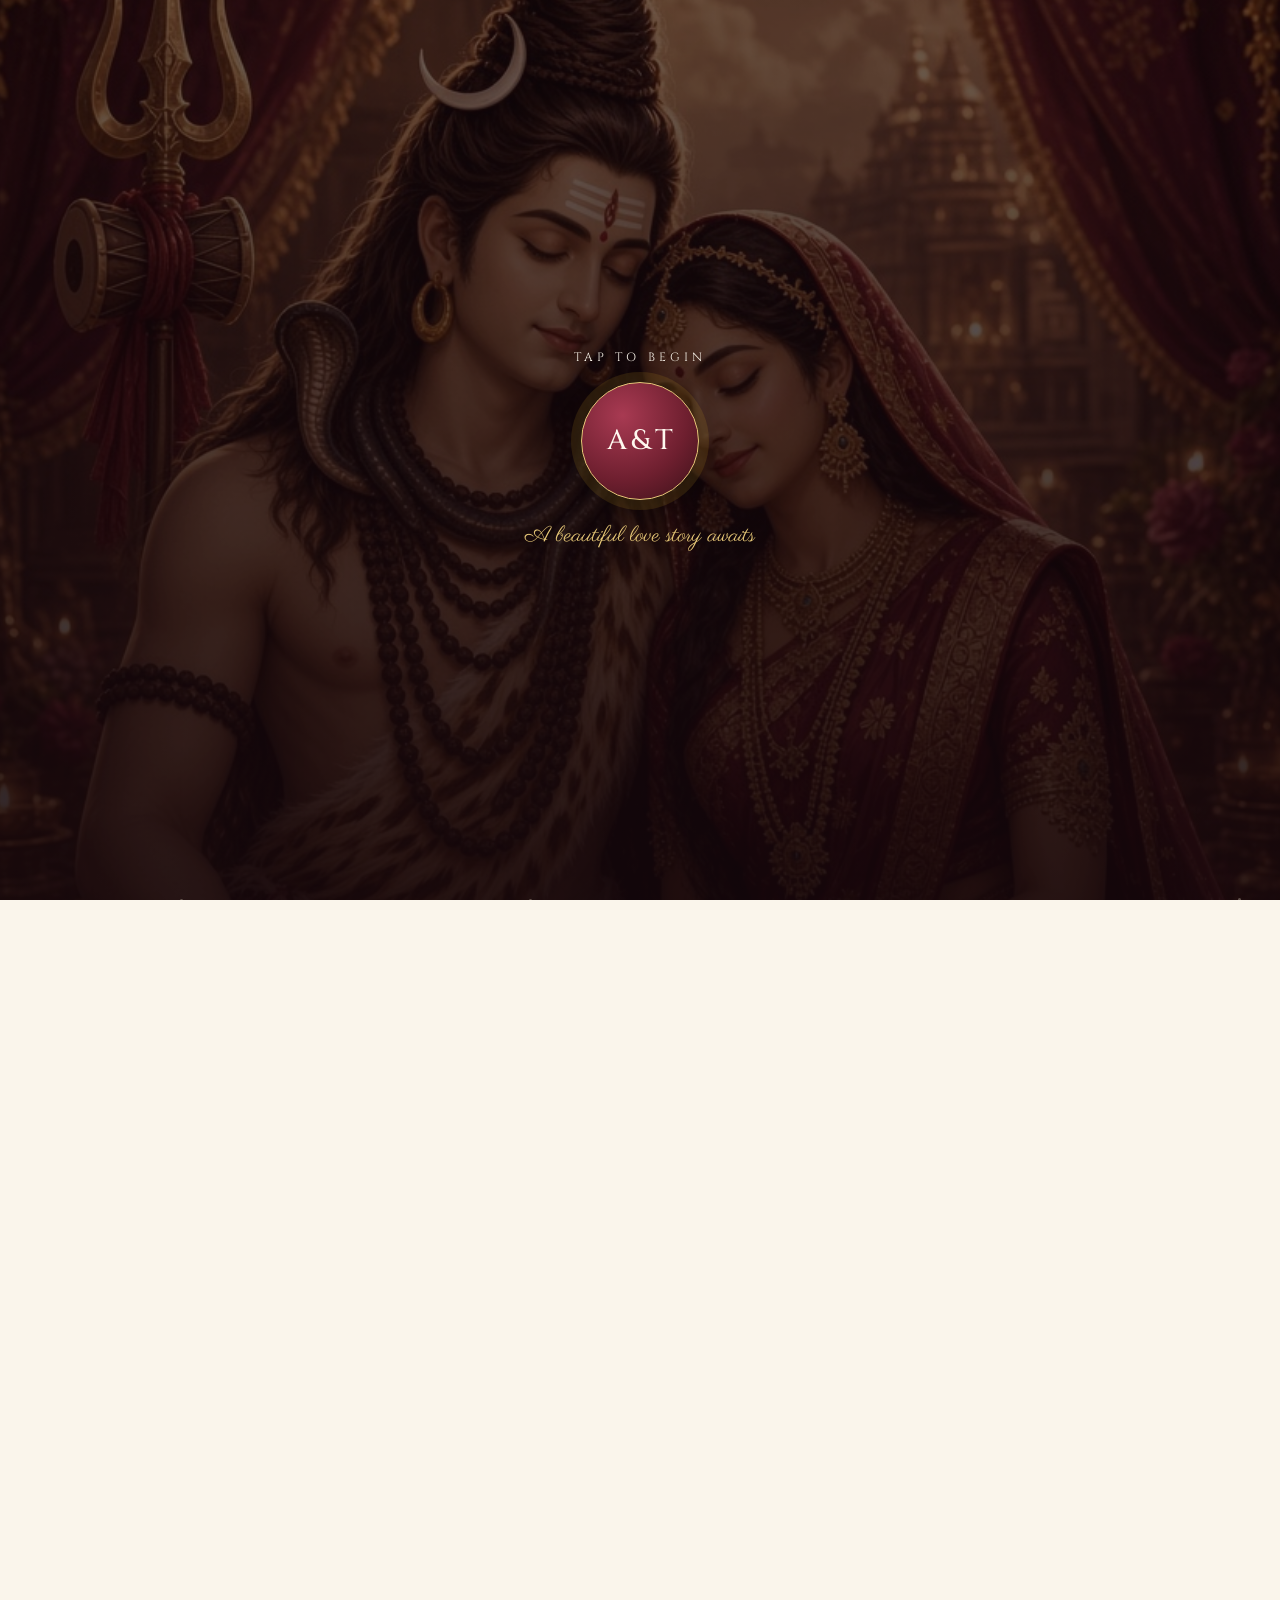
==== index.html @ c647338e "Remove old local MP3 fallback so Vaaroon plays reliably. Co-authored-by: Cursor <cursoragent@cursor." ====
<!DOCTYPE html>
<html lang="en-IN" class="is-locked">
<head>
  <meta charset="UTF-8">
  <meta name="viewport" content="width=device-width, initial-scale=1">
  <meta name="theme-color" content="#6e1f2f">
  <title>Abhishek &amp; Tanu Wedding Invitation</title>
  <meta name="description" content="You are invited to the wedding of Abhishek Singh and Tanushree Singh on Friday, 20 November 2026 at S.S. Garden Palace, Virar West.">
  <link rel="preconnect" href="https://fonts.googleapis.com">
  <link rel="preconnect" href="https://fonts.gstatic.com" crossorigin>
  <link href="https://fonts.googleapis.com/css2?family=Alex+Brush&family=Cinzel:wght@400;500;600&family=Cormorant+Garamond:ital,wght@0,400;0,500;0,600;1,400;1,500&family=Parisienne&display=swap" rel="stylesheet">
  <link rel="stylesheet" href="styles.css">
</head>
<body class="is-locked">
  <div class="preloader" id="preloader">
    <div class="preloader__mark">A&amp;T</div>
    <p>Loading your invitation</p>
  </div>

  <button class="music" id="music" type="button" aria-pressed="false" aria-label="Play music" hidden>
    <svg viewBox="0 0 24 24" width="18" height="18" aria-hidden="true"><path fill="currentColor" d="M9 18a3 3 0 1 1-2-2.83V6.2l10-2.2v8.2A3 3 0 1 1 15 15V7.1l-6 1.3V18z"/></svg>
  </button>

  <div id="yt-host" class="yt-host" aria-hidden="true"></div>
  <audio id="local-music" loop preload="none"></audio>

  <main>
    <section class="hero" id="hero">
      <div class="motes" id="motes" aria-hidden="true"></div>
      <img class="hero__poster" id="hero-poster" src="assets/shiva-parvati.jpg" alt="" width="768" height="1024">
      <div class="hero__veil"></div>

      <div class="hero__cover" id="hero-cover">
        <button class="hero__tap" id="hero-tap" type="button">
          <span class="hero__tap-text">Tap to Begin</span>
          <span class="hero__tap-logo" aria-label="A and T">A&amp;T</span>
        </button>
        <p class="hero__cover-line">A beautiful love story awaits</p>
      </div>

      <button class="hero__skip" id="hero-skip" type="button" hidden>Skip ›</button>

      <div class="hero__names" id="hero-names" hidden>
        <h2 class="hero__name">Abhishek</h2>
        <span class="hero__weds">Weds</span>
        <h2 class="hero__name">Tanu</h2>
      </div>

      <div class="hero__scroll" id="hero-scroll" hidden>
        <span>Scroll Down</span>
        <span class="hero__scroll-arrow">↓</span>
      </div>
    </section>

    <section class="section invite-section">
      <div class="invite-petals" id="invite-petals" aria-hidden="true"></div>
      <div class="card invite-card">
        <p class="onkar reveal" aria-hidden="true">ॐ</p>
        <p class="shabad reveal">
          ॐ नमः शिवाय<br>
          With the blessings of Lord Shiva &amp; Mata Parvati
        </p>
        <span class="invite-ornament reveal" aria-hidden="true"></span>
        <h2 class="invite-heading reveal">We Cordially Invite You</h2>
        <p class="invite-lead reveal">
          Together with our beloved families,<br>
          we request the honour of your gracious<br>
          presence to celebrate the wedding of
        </p>
        <div class="reveal invite-person">
          <h1 class="invite-name">Abhishek Singh</h1>
          <p class="invite-relation">Son of</p>
          <p class="invite-parents">Mrs. Mamata Singh &amp; Mr. Mukesh Singh</p>
        </div>
        <p class="invite-with reveal">With</p>
        <div class="reveal invite-person">
          <h1 class="invite-name">Tanushree Singh</h1>
          <p class="invite-relation">Daughter of</p>
          <p class="invite-parents">Mrs. Jyotsna Singh &amp; Mr. Tarani Kumar Singh</p>
        </div>
      </div>
    </section>

    <section class="section scratch">
      <div class="sparks" id="sparks" aria-hidden="true"></div>
      <div class="scratch-head reveal">
        <p class="eyebrow">A Special Surprise</p>
        <h2>Scratch the heart to reveal our wedding date</h2>
      </div>
      <div class="scratch-stage reveal">
        <div class="scratch-card" id="scratch-card">
          <svg class="heart-bg" viewBox="0 0 100 100" aria-hidden="true">
            <path d="M 50 88.9 C 25.6 69.2, 5 47.5, 5 28.2 C 5 13.6, 15.6 5, 29 5 C 37.8 5, 45.4 10, 50 17.2 C 54.6 10, 62.2 5, 71 5 C 84.4 5, 95 13.6, 95 28.2 C 95 47.5, 74.4 69.2, 50 88.9 Z" fill="#fff"/>
          </svg>
          <p class="scratch-date" id="scratch-date">20<br>November<br>2026</p>
          <div class="foil-wrap">
            <canvas id="scratch-foil" aria-hidden="true"></canvas>
          </div>
          <svg class="heart-line" viewBox="0 0 100 100" aria-hidden="true">
            <path d="M 50 88.9 C 25.6 69.2, 5 47.5, 5 28.2 C 5 13.6, 15.6 5, 29 5 C 37.8 5, 45.4 10, 50 17.2 C 54.6 10, 62.2 5, 71 5 C 84.4 5, 95 13.6, 95 28.2 C 95 47.5, 74.4 69.2, 50 88.9 Z" fill="none" stroke="#d4af37" stroke-width="1.2"/>
          </svg>
        </div>
        <p class="scratch-hint" id="scratch-hint">Scratch to reveal! ✨</p>
        <button class="text-link" id="reveal-now" type="button">Can’t scratch? Reveal the date</button>
      </div>
    </section>

    <section class="section countdown" aria-label="Countdown">
      <h2 class="section-title reveal">The Big Day Approaches</h2>
      <div class="count-grid reveal">
        <div><div class="count-box"><b id="days">00</b></div><span>Days</span></div>
        <div><div class="count-box"><b id="hours">00</b></div><span>Hours</span></div>
        <div><div class="count-box"><b id="minutes">00</b></div><span>Minutes</span></div>
        <div><div class="count-box"><b id="seconds">00</b></div><span>Seconds</span></div>
      </div>
    </section>

    <section class="section story">
      <div class="story-grid">
        <figure class="story-photo reveal">
          <img src="assets/shiva-parvati.jpg" alt="Lord Shiva and Mata Parvati" width="768" height="1024">
        </figure>
        <div class="story-text">
          <h2 class="section-title reveal">Our Blessing</h2>
          <p class="reveal">
            With the divine blessings of Lord Shiva and Mata Parvati, and the love of our families, Abhishek and Tanushree begin a new chapter together.
          </p>
          <p class="reveal">
            We feel grateful to celebrate this union with the people who mean the most to us, and we look forward to the joy, laughter and blessings that will fill our wedding days.
          </p>
          <p class="reveal">
            Join us as we step into forever with love, faith and the warmth of family around us.
          </p>
        </div>
      </div>
    </section>

    <section class="section events">
      <h2 class="section-title reveal">Wedding Events</h2>
      <div class="events-list">
        <article class="event reveal">
          <header>
            <h3>Sangeet</h3>
            <p class="event-date">18 November 2026</p>
            <p class="event-time">Wednesday</p>
          </header>
        </article>
        <article class="event reveal">
          <header>
            <h3>Haldi</h3>
            <p class="event-date">19 November 2026</p>
            <p class="event-time">Thursday</p>
          </header>
        </article>
        <article class="event reveal">
          <header>
            <h3>Mehandi</h3>
            <p class="event-date">19 November 2026</p>
            <p class="event-time">Thursday</p>
          </header>
        </article>
        <article class="event event-final reveal">
          <header>
            <h3>Wedding</h3>
            <p class="event-date">20 November 2026</p>
            <p class="event-time">Friday · 7:00 PM Onwards</p>
          </header>
          <footer>
            <p class="venue-label">Venue</p>
            <p class="venue-name">S.S. Garden Palace</p>
            <p class="venue-street">Y K Nagar, Virar West, Vasai-Virar<br>Maharashtra 401303</p>
            <a class="btn maps-btn" href="https://www.google.com/maps/search/?api=1&amp;query=S.S.+Garden+Palace%2C+Y+K+Nagar%2C+Virar+West%2C+Vasai-Virar%2C+Maharashtra+401303" target="_blank" rel="noopener noreferrer">Open in Google Maps</a>
          </footer>
        </article>
      </div>
    </section>

    <section class="section blessings">
      <h2 class="section-title reveal">With Blessings From</h2>
      <div class="bless-grid">
        <article class="reveal">
          <h4>Groom’s Parents</h4>
          <p>Mrs. Mamata Singh &amp; Mr. Mukesh Singh</p>
        </article>
        <article class="reveal">
          <h4>Bride’s Parents</h4>
          <p>Mrs. Jyotsna Singh &amp; Mr. Tarani Kumar Singh</p>
        </article>
      </div>
    </section>

    <footer class="thanks">
      <p class="thanks-kicker">Thank You</p>
      <p class="thanks-copy">for being part of our journey. Your love and blessings mean the world to us.</p>
      <p class="thanks-names">With love,<br><span>Abhishek &amp; Tanu</span></p>
      <p class="thanks-date">Virar · 20 · 11 · 26</p>
      <a class="btn ghost" href="https://www.google.com/maps/search/?api=1&amp;query=S.S.+Garden+Palace%2C+Y+K+Nagar%2C+Virar+West%2C+Vasai-Virar%2C+Maharashtra+401303" target="_blank" rel="noopener noreferrer">Google Maps</a>
      <button class="btn ghost" id="calendar" type="button">Add to calendar</button>
    </footer>
  </main>

  <script src="invite.js?v=vaaroon3"></script>
</body>
</html>
---- styles.css ----
:root {
  --maroon: #6e1f2f;
  --gold: #c9a227;
  --gold-soft: #e8c978;
  --gold-deep: #b38728;
  --cream: #faf5eb;
  --ink: #2f2f2f;
  --ink-soft: #6b6b6b;
  --rule: 1px solid rgba(201, 162, 39, 0.3);
  --heading: Cinzel, "Times New Roman", serif;
  --body: "Cormorant Garamond", Georgia, serif;
  --script: "Alex Brush", cursive;
  --script-soft: Parisienne, cursive;
}

* { box-sizing: border-box; }
html, body { margin: 0; }
html.is-locked, body.is-locked { overflow: hidden; height: 100%; }
body {
  background: var(--cream);
  color: var(--ink);
  font-family: var(--body);
  font-size: 18px;
  line-height: 1.55;
}
img { max-width: 100%; display: block; }
button, input, textarea { font: inherit; }
::selection { background: #f0dfb0; color: #3d1018; }

.preloader {
  position: fixed;
  inset: 0;
  z-index: 80;
  display: grid;
  place-content: center;
  gap: 12px;
  background: var(--maroon);
  color: var(--cream);
  text-align: center;
  transition: opacity 0.6s ease, visibility 0.6s ease;
}
.preloader.is-done { opacity: 0; visibility: hidden; }
.preloader__mark {
  white-space: nowrap;
  font-family: var(--heading);
  font-size: 42px;
  font-weight: 500;
  letter-spacing: 0.14em;
  color: var(--gold-soft);
}
.preloader p {
  margin: 0;
  font-family: var(--heading);
  font-size: 11px;
  letter-spacing: 0.28em;
  text-transform: uppercase;
  color: var(--gold-soft);
}

.music {
  position: fixed;
  right: 16px;
  bottom: max(16px, env(safe-area-inset-bottom));
  z-index: 50;
  width: 48px;
  height: 48px;
  border: 1px solid var(--gold);
  border-radius: 50%;
  background: rgba(110, 31, 47, 0.92);
  color: var(--cream);
  cursor: pointer;
}
.music[hidden] { display: none; }
.music[aria-pressed="true"] { background: var(--gold); color: var(--maroon); }
.yt-host {
  position: fixed;
  width: 1px;
  height: 1px;
  left: -9999px;
  top: 0;
  overflow: hidden;
  opacity: 0;
  pointer-events: none;
}

/* ---------- Hero ---------- */
.hero {
  position: relative;
  min-height: 100dvh;
  display: grid;
  place-items: center;
  overflow: hidden;
  background: #1a0a10;
  color: var(--cream);
}
.hero__poster {
  position: absolute;
  inset: 0;
  width: 100%;
  height: 100%;
  object-fit: cover;
  object-position: center 20%;
  transform: scale(1.05);
  transition: transform 8s ease;
}
.hero.is-live .hero__poster { transform: scale(1.12); }
.hero__veil {
  position: absolute;
  inset: 0;
  background:
    linear-gradient(180deg, rgba(20, 6, 10, 0.35), rgba(20, 6, 10, 0.55) 45%, rgba(20, 6, 10, 0.82));
}
.motes { position: absolute; inset: 0; pointer-events: none; z-index: 2; }
.motes i {
  position: absolute;
  width: 3px;
  height: 3px;
  border-radius: 50%;
  background: #f6ead2;
  opacity: 0.55;
  animation: float-up linear infinite;
}
@keyframes float-up { to { transform: translateY(-110vh); opacity: 0; } }

.hero__cover {
  position: absolute;
  inset: 0;
  z-index: 5;
  display: grid;
  place-content: center;
  gap: 18px;
  background: rgba(20, 8, 12, 0.42);
  cursor: pointer;
  transition: opacity 0.7s ease, visibility 0.7s ease;
}
.hero__cover.is-gone {
  opacity: 0;
  visibility: hidden;
  pointer-events: none;
}
.hero__tap {
  display: flex;
  flex-direction: column;
  align-items: center;
  gap: 16px;
  border: 0;
  background: none;
  color: inherit;
  cursor: pointer;
  pointer-events: none;
}
.hero__tap-text {
  font-family: var(--heading);
  font-size: 12px;
  letter-spacing: 0.34em;
  text-transform: uppercase;
}
.hero__tap-logo {
  display: flex;
  flex-direction: row;
  flex-wrap: nowrap;
  align-items: center;
  justify-content: center;
  width: 118px;
  height: 118px;
  border-radius: 50%;
  border: 1.5px solid var(--gold-soft);
  background:
    radial-gradient(circle at 35% 28%, #a83a52, #6e1f2f 58%, #3a1018 100%);
  color: #fff8ef;
  font-family: var(--heading);
  font-size: 28px;
  font-weight: 500;
  letter-spacing: 0.14em;
  white-space: nowrap;
  line-height: 1;
  text-indent: 0.14em;
  box-shadow:
    0 0 0 10px rgba(201, 162, 39, 0.14),
    0 12px 28px rgba(0, 0, 0, 0.28);
  animation: pulse-ring 2.4s ease-in-out infinite;
}
.hero__cover-line {
  margin: 0;
  text-align: center;
  font-family: var(--script-soft);
  font-size: 22px;
  color: var(--gold-soft);
  pointer-events: none;
}
@keyframes pulse-ring {
  0%, 100% { box-shadow: 0 0 0 8px rgba(201, 162, 39, 0.12); }
  50% { box-shadow: 0 0 0 14px rgba(201, 162, 39, 0.22); }
}

.hero__skip {
  position: absolute;
  top: max(16px, env(safe-area-inset-top));
  right: 16px;
  z-index: 6;
  border: 0;
  background: none;
  color: var(--gold-soft);
  font-family: var(--heading);
  font-size: 12px;
  letter-spacing: 0.16em;
  text-transform: uppercase;
  cursor: pointer;
}
.hero__skip[hidden] { display: none; }

.hero__names {
  position: relative;
  z-index: 4;
  text-align: center;
  opacity: 0;
  transform: translateY(18px);
}
.hero__names.is-in {
  opacity: 1;
  transform: none;
  transition: opacity 0.9s ease, transform 0.9s ease;
}
.hero__name {
  margin: 0;
  font-family: var(--script);
  font-weight: 400;
  font-size: clamp(64px, 16vw, 96px);
  line-height: 0.9;
  color: #fff8ef;
}
.hero__weds {
  display: inline-block;
  margin: 10px 0 6px;
  font-family: var(--heading);
  font-size: 13px;
  letter-spacing: 0.42em;
  text-transform: uppercase;
  color: var(--gold-soft);
}
.hero__names[hidden],
.hero__scroll[hidden] { display: none; }
.hero__names:not([hidden]),
.hero__scroll:not([hidden]) { display: block; }

.hero__scroll {
  position: absolute;
  left: 0;
  right: 0;
  bottom: 28px;
  z-index: 4;
  text-align: center;
  font-family: var(--heading);
  font-size: 11px;
  letter-spacing: 0.28em;
  text-transform: uppercase;
  color: var(--gold-soft);
  opacity: 0;
}
.hero__scroll.is-in {
  opacity: 1;
  transition: opacity 0.8s ease;
}
.hero__scroll-arrow {
  display: block;
  margin-top: 6px;
  animation: bob 1.6s ease-in-out infinite;
}
@keyframes bob {
  0%, 100% { transform: translateY(0); }
  50% { transform: translateY(6px); }
}

/* ---------- Sections ---------- */
.section {
  padding: 64px 18px;
}
.card, .event, .venue-card, .blessings article {
  background: #fff;
  border: var(--rule);
  box-shadow: 0 10px 40px rgba(0, 0, 0, 0.05);
}
.invite-section {
  position: relative;
  overflow: hidden;
  background:
    radial-gradient(ellipse at 50% 0%, rgba(201, 162, 39, 0.1), transparent 55%),
    var(--cream);
}
.invite-petals {
  position: absolute;
  inset: 0;
  pointer-events: none;
  overflow: hidden;
}
.invite-petals i {
  position: absolute;
  top: -12%;
  width: 10px;
  height: 14px;
  border-radius: 60% 40% 60% 40%;
  background: linear-gradient(135deg, #c9a227, #6e1f2f);
  opacity: 0.35;
  animation: petal-fall linear infinite;
}
.invite-petals i:nth-child(odd) {
  background: linear-gradient(135deg, #e8c978, #a83a4a);
  width: 8px;
  height: 11px;
}
@keyframes petal-fall {
  0% { transform: translate3d(0, -10%, 0) rotate(0deg); opacity: 0; }
  12% { opacity: 0.4; }
  100% { transform: translate3d(18px, 110vh, 0) rotate(360deg); opacity: 0; }
}
.invite-card {
  position: relative;
  z-index: 1;
  width: min(100%, 520px);
  margin: 0 auto;
  padding: 42px 28px;
  text-align: center;
  animation: card-rise 1s ease both;
}
@keyframes card-rise {
  from { opacity: 0; transform: translateY(28px) scale(0.98); }
  to { opacity: 1; transform: none; }
}
.onkar {
  margin: 0;
  font-size: 36px;
  color: var(--gold-deep);
}
.onkar.is-in {
  animation: om-glow 2.8s ease-in-out infinite;
}
@keyframes om-glow {
  0%, 100% { transform: scale(1); text-shadow: 0 0 0 transparent; }
  50% { transform: scale(1.08); text-shadow: 0 0 18px rgba(201, 162, 39, 0.45); }
}
.shabad {
  margin: 10px 0 0;
  font-size: 18px;
  font-style: italic;
  color: var(--ink-soft);
}
.invite-ornament {
  display: block;
  width: 72px;
  height: 1px;
  margin: 22px auto 0;
  background: linear-gradient(90deg, transparent, var(--gold-deep), transparent);
  transform-origin: center;
}
.invite-ornament.is-in {
  animation: ornament-draw 1.1s ease both;
}
@keyframes ornament-draw {
  from { transform: scaleX(0); opacity: 0; }
  to { transform: scaleX(1); opacity: 1; }
}
.invite-heading {
  margin: 18px 0 0;
  font-family: var(--heading);
  font-weight: 500;
  font-size: clamp(22px, 5vw, 28px);
  letter-spacing: 0.06em;
  text-transform: uppercase;
  color: var(--maroon);
}
.invite-lead {
  margin: 16px auto 0;
  max-width: 340px;
  font-size: 20px;
  font-style: italic;
  color: var(--ink-soft);
}
.invite-name {
  margin: 26px 0 0;
  font-family: var(--script);
  font-weight: 400;
  font-size: clamp(48px, 12vw, 64px);
  line-height: 0.9;
  color: var(--maroon);
}
.invite-person.is-in .invite-name {
  animation: name-soft 1.1s cubic-bezier(0.22, 0.9, 0.28, 1) both;
}
@keyframes name-soft {
  from { opacity: 0; letter-spacing: 0.08em; transform: translateY(14px); }
  to { opacity: 1; letter-spacing: 0; transform: none; }
}
.invite-relation {
  margin: 8px 0 0;
  font-family: var(--heading);
  font-size: 11px;
  letter-spacing: 0.22em;
  text-transform: uppercase;
  color: var(--gold-deep);
}
.invite-parents {
  margin: 6px 0 0;
  font-size: 20px;
  color: var(--ink);
}
.invite-with {
  margin: 22px 0 0;
  font-family: var(--script-soft);
  font-size: 28px;
  color: var(--gold-deep);
}
.invite-with.is-in {
  animation: with-float 2.6s ease-in-out infinite;
}
@keyframes with-float {
  0%, 100% { transform: translateY(0); }
  50% { transform: translateY(-4px); }
}
.invite-card .reveal:nth-child(1) { transition-delay: 0.05s; }
.invite-card .reveal:nth-child(2) { transition-delay: 0.15s; }
.invite-card .reveal:nth-child(3) { transition-delay: 0.25s; }
.invite-card .reveal:nth-child(4) { transition-delay: 0.35s; }
.invite-card .reveal:nth-child(5) { transition-delay: 0.45s; }
.invite-card .reveal:nth-child(6) { transition-delay: 0.55s; }
.invite-card .reveal:nth-child(7) { transition-delay: 0.7s; }
.invite-card .reveal:nth-child(8) { transition-delay: 0.85s; }

/* ---------- Heart scratch ---------- */
.scratch {
  position: relative;
  overflow: hidden;
  background:
    radial-gradient(ellipse at 50% 0%, rgba(201, 162, 39, 0.12), transparent 50%),
    var(--cream);
  text-align: center;
}
.sparks { position: absolute; inset: 0; pointer-events: none; }
.sparks i {
  position: absolute;
  width: 4px;
  height: 4px;
  border-radius: 50%;
  background: var(--gold);
  opacity: 0.5;
  animation: float-up linear infinite;
}
.scratch-head { position: relative; z-index: 1; }
.eyebrow {
  margin: 0;
  font-family: var(--heading);
  font-size: 11px;
  letter-spacing: 0.28em;
  text-transform: uppercase;
  color: var(--gold-deep);
}
.scratch-head h2 {
  margin: 10px auto 0;
  max-width: 320px;
  font-family: var(--heading);
  font-weight: 500;
  font-size: clamp(22px, 5.5vw, 30px);
  line-height: 1.3;
  color: var(--maroon);
}
.scratch-stage { position: relative; z-index: 1; margin-top: 28px; }
.scratch-card {
  position: relative;
  width: min(78vw, 280px);
  aspect-ratio: 1;
  margin: 0 auto;
  touch-action: none;
}
.heart-bg, .heart-line, .foil-wrap, #scratch-foil {
  position: absolute;
  inset: 0;
  width: 100%;
  height: 100%;
}
.foil-wrap {
  -webkit-mask-image: url("data:image/svg+xml,%3Csvg xmlns='http://www.w3.org/2000/svg' viewBox='0 0 100 100'%3E%3Cpath d='M50 88.9C25.6 69.2 5 47.5 5 28.2C5 13.6 15.6 5 29 5C37.8 5 45.4 10 50 17.2C54.6 10 62.2 5 71 5C84.4 5 95 13.6 95 28.2C95 47.5 74.4 69.2 50 88.9Z' fill='black'/%3E%3C/svg%3E");
  mask-image: url("data:image/svg+xml,%3Csvg xmlns='http://www.w3.org/2000/svg' viewBox='0 0 100 100'%3E%3Cpath d='M50 88.9C25.6 69.2 5 47.5 5 28.2C5 13.6 15.6 5 29 5C37.8 5 45.4 10 50 17.2C54.6 10 62.2 5 71 5C84.4 5 95 13.6 95 28.2C95 47.5 74.4 69.2 50 88.9Z' fill='black'/%3E%3C/svg%3E");
  -webkit-mask-size: 100% 100%;
  mask-size: 100% 100%;
  -webkit-mask-repeat: no-repeat;
  mask-repeat: no-repeat;
}
.scratch-date {
  position: absolute;
  inset: 0;
  z-index: 1;
  display: grid;
  place-content: center;
  margin: 0;
  font-family: var(--heading);
  font-size: 28px;
  line-height: 1.15;
  letter-spacing: 0.08em;
  text-transform: uppercase;
  color: var(--maroon);
  transform: scale(0.92);
  transition: transform 0.7s cubic-bezier(0.2, 0.8, 0.2, 1);
}
.scratch-card.is-done .scratch-date { transform: scale(1); }
.foil-wrap {
  z-index: 2;
  cursor: crosshair;
  transition: opacity 0.7s ease;
}
.scratch-card.is-done .foil-wrap { opacity: 0; pointer-events: none; }
.heart-line { z-index: 3; pointer-events: none; }
.scratch-hint {
  margin: 18px 0 0;
  font-family: var(--heading);
  font-size: 14px;
  letter-spacing: 0.12em;
  color: var(--maroon);
}
.scratch-card.is-done + .scratch-hint,
.scratch-card.is-done ~ .text-link { display: none; }
.text-link {
  display: inline-block;
  margin-top: 8px;
  border: 0;
  background: none;
  color: var(--gold-deep);
  text-decoration: underline;
  text-underline-offset: 3px;
  cursor: pointer;
}

/* ---------- Countdown ---------- */
.countdown { text-align: center; background: #fff; }
.section-title {
  margin: 0;
  font-family: var(--heading);
  font-weight: 500;
  font-size: clamp(24px, 5.5vw, 32px);
  letter-spacing: 0.04em;
  color: var(--maroon);
}
.count-grid {
  display: grid;
  grid-template-columns: repeat(4, 1fr);
  gap: 10px;
  max-width: 420px;
  margin: 28px auto 0;
}
.count-box {
  display: grid;
  place-items: center;
  min-height: 78px;
  border: var(--rule);
  border-radius: 12px;
  background: var(--cream);
  transition: transform 0.35s ease, box-shadow 0.35s ease;
}
.count-grid.reveal.is-in > div .count-box {
  animation: count-pop 0.7s ease both;
}
.count-grid.reveal.is-in > div:nth-child(1) .count-box { animation-delay: 0.05s; }
.count-grid.reveal.is-in > div:nth-child(2) .count-box { animation-delay: 0.15s; }
.count-grid.reveal.is-in > div:nth-child(3) .count-box { animation-delay: 0.25s; }
.count-grid.reveal.is-in > div:nth-child(4) .count-box { animation-delay: 0.35s; }
@keyframes count-pop {
  from { opacity: 0; transform: translateY(16px) scale(0.92); }
  to { opacity: 1; transform: none; }
}
.count-box b {
  font-family: var(--body);
  font-size: 34px;
  font-weight: 500;
  color: var(--maroon);
}
.count-box b.is-tick {
  animation: digit-pulse 0.45s ease;
}
@keyframes digit-pulse {
  0% { transform: scale(1); }
  40% { transform: scale(1.12); color: var(--gold-deep); }
  100% { transform: scale(1); }
}
.count-grid span {
  display: block;
  margin-top: 8px;
  font-family: var(--heading);
  font-size: 10px;
  letter-spacing: 0.16em;
  text-transform: uppercase;
  color: var(--gold-deep);
}

/* ---------- Story ---------- */
.story-grid {
  display: grid;
  gap: 28px;
  width: min(100%, 920px);
  margin: 0 auto;
}
.story-photo {
  margin: 0;
  overflow: hidden;
  border: var(--rule);
}
.story-photo img {
  width: 100%;
  height: min(58vh, 520px);
  object-fit: cover;
  object-position: center 18%;
}
.story-text {
  text-align: center;
}
.story-text p {
  margin: 14px 0 0;
  font-size: 20px;
  color: var(--ink-soft);
}
@media (min-width: 860px) {
  .story-grid { grid-template-columns: 0.95fr 1.05fr; align-items: center; }
  .story-text { text-align: left; }
}

/* ---------- Events ---------- */
.events { background: #fff; }
.events .section-title,
.venue-block .section-title,
.blessings .section-title { text-align: center; }
.venue-block { background: var(--cream); }
.venue-card {
  width: min(100%, 520px);
  margin: 28px auto 0;
  padding: 32px 24px;
  text-align: center;
}
.maps-btn {
  display: inline-block;
  width: auto;
  min-width: 220px;
  margin-top: 16px;
  text-decoration: none;
}
.event footer .maps-btn {
  margin-top: 14px;
}
.thanks .btn.ghost {
  margin: 12px 8px 0;
  text-decoration: none;
}
.events-list {
  display: grid;
  gap: 18px;
  width: min(100%, 720px);
  margin: 28px auto 0;
}
.event { padding: 0; overflow: hidden; }
.events-list .event.reveal { transition-delay: 0s; }
.events-list .event.reveal:nth-child(1) { transition-delay: 0.05s; }
.events-list .event.reveal:nth-child(2) { transition-delay: 0.15s; }
.events-list .event.reveal:nth-child(3) { transition-delay: 0.25s; }
.events-list .event.reveal:nth-child(4) { transition-delay: 0.35s; }
.event.reveal.is-in {
  animation: event-lift 0.8s cubic-bezier(0.22, 0.9, 0.28, 1) both;
}
@keyframes event-lift {
  from { opacity: 0; transform: translateY(22px) scale(0.98); }
  to { opacity: 1; transform: none; }
}
.event header {
  padding: 24px 22px 22px;
  text-align: center;
  background:
    linear-gradient(180deg, rgba(110, 31, 47, 0.06), transparent),
    #fffdf8;
}
.event:not(.event-final) header { padding-bottom: 26px; }
.event-final.is-in header h3 {
  animation: wedding-glow 2.4s ease-in-out infinite;
}
@keyframes wedding-glow {
  0%, 100% { text-shadow: none; }
  50% { text-shadow: 0 0 14px rgba(201, 162, 39, 0.35); }
}
.event h3 {
  margin: 0;
  font-family: var(--heading);
  font-weight: 500;
  font-size: 24px;
  letter-spacing: 0.12em;
  text-transform: uppercase;
  color: var(--maroon);
}
.event-date { margin: 10px 0 0; font-size: 20px; }
.event-time { margin: 4px 0 0; color: var(--ink-soft); font-style: italic; }
.event footer {
  padding: 18px 22px 24px;
  text-align: center;
  border-top: var(--rule);
}
.venue-label {
  margin: 0;
  font-family: var(--heading);
  font-size: 10px;
  letter-spacing: 0.22em;
  text-transform: uppercase;
  color: var(--gold-deep);
}
.venue-name {
  margin: 8px 0 0;
  font-family: var(--heading);
  font-size: 18px;
  letter-spacing: 0.08em;
  text-transform: uppercase;
  color: var(--maroon);
}
.venue-street { margin: 8px 0 0; color: var(--ink-soft); }
.maps {
  display: inline-block;
  margin-top: 14px;
  color: var(--maroon);
  font-family: var(--heading);
  font-size: 11px;
  letter-spacing: 0.16em;
  text-transform: uppercase;
}
.event-final header { background: linear-gradient(180deg, rgba(110, 31, 47, 0.12), transparent), #fffdf8; }

/* ---------- Blessings ---------- */
.bless-grid {
  display: grid;
  gap: 14px;
  width: min(100%, 720px);
  margin: 28px auto 0;
}
.blessings article {
  padding: 22px 18px;
  text-align: center;
}
.blessings h4 {
  margin: 0;
  font-family: var(--heading);
  font-size: 12px;
  letter-spacing: 0.2em;
  text-transform: uppercase;
  color: var(--gold-deep);
}
.blessings p { margin: 10px 0 0; font-size: 20px; }
@media (min-width: 700px) {
  .bless-grid { grid-template-columns: 1fr 1fr; }
}

.btn {
  display: inline-flex;
  align-items: center;
  justify-content: center;
  width: 100%;
  min-height: 48px;
  margin-top: 18px;
  border: 0;
  border-radius: 999px;
  background: var(--maroon);
  color: var(--cream);
  font-family: var(--heading);
  font-size: 12px;
  letter-spacing: 0.18em;
  text-transform: uppercase;
  cursor: pointer;
}
.btn.ghost {
  width: auto;
  padding: 0 22px;
  background: transparent;
  border: 1px solid var(--gold-deep);
  color: var(--maroon);
}

/* ---------- Thanks ---------- */
.thanks {
  padding: 72px 22px 96px;
  text-align: center;
  background:
    radial-gradient(ellipse at 50% 0%, rgba(201, 162, 39, 0.16), transparent 55%),
    var(--maroon);
  color: var(--cream);
}
.thanks-kicker {
  margin: 0;
  font-family: var(--script);
  font-size: 54px;
  color: var(--gold-soft);
}
.thanks-copy {
  margin: 10px auto 0;
  max-width: 340px;
  font-size: 20px;
  font-style: italic;
  color: rgba(250, 245, 235, 0.84);
}
.thanks-names {
  margin: 28px 0 0;
  font-size: 18px;
}
.thanks-names span {
  display: inline-block;
  margin-top: 6px;
  font-family: var(--script);
  font-size: 48px;
  color: var(--gold-soft);
}
.thanks-date {
  margin: 16px 0 0;
  font-family: var(--heading);
  font-size: 12px;
  letter-spacing: 0.22em;
  text-transform: uppercase;
  color: var(--gold-soft);
}
.thanks .btn.ghost {
  margin-top: 22px;
  border-color: var(--gold-soft);
  color: var(--cream);
}

/* ---------- Reveal ---------- */
.reveal {
  opacity: 0;
  transform: translateY(24px);
  transition: opacity 0.85s ease, transform 0.85s cubic-bezier(0.22, 0.9, 0.28, 1);
}
.reveal.is-in {
  opacity: 1;
  transform: none;
}
.section-title.reveal.is-in {
  animation: title-in 0.9s cubic-bezier(0.22, 0.9, 0.28, 1) both;
}
@keyframes title-in {
  from { opacity: 0; transform: translateY(18px); letter-spacing: 0.18em; }
  to { opacity: 1; transform: none; letter-spacing: 0.04em; }
}

@media (prefers-reduced-motion: reduce) {
  *, *::before, *::after {
    animation: none !important;
    transition: none !important;
  }
  .reveal, .hero__names, .hero__scroll { opacity: 1; transform: none; }
}
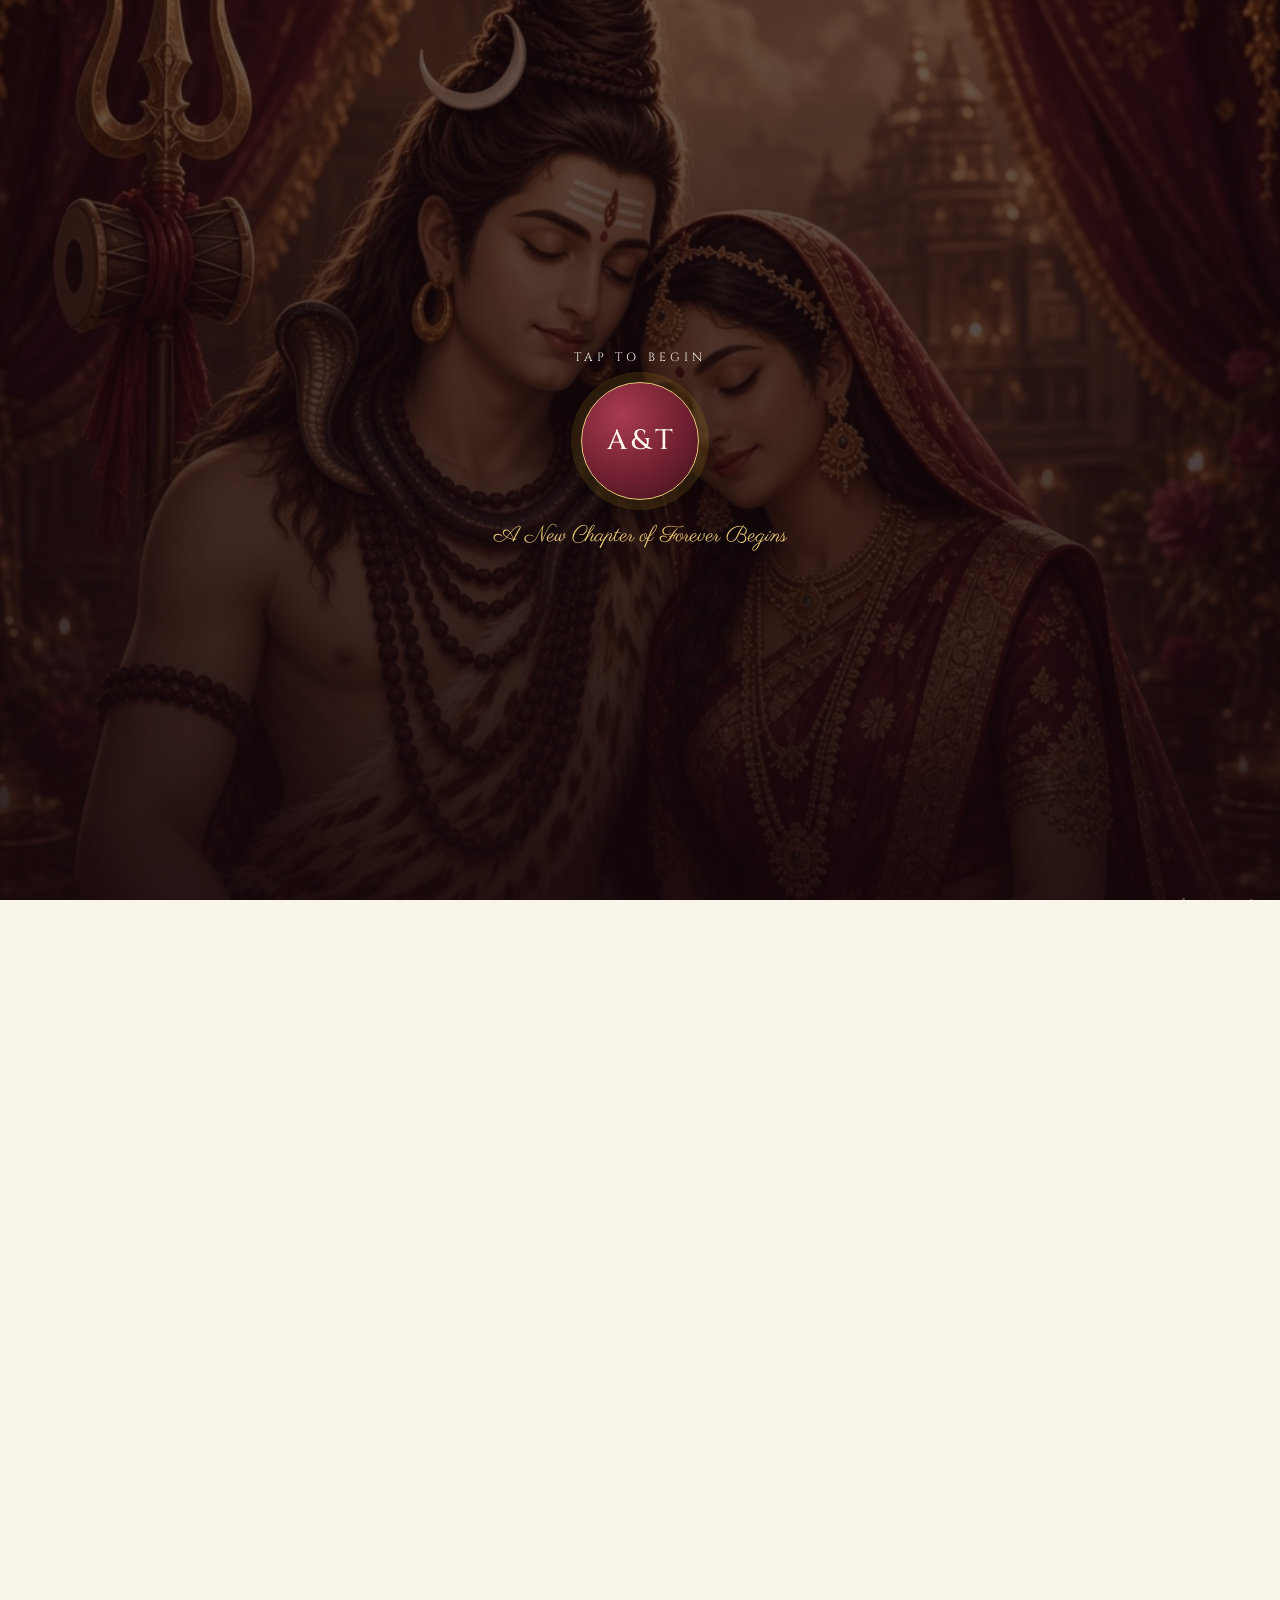
==== commit d28486d6: "NA" ====
--- a/index.html
+++ b/index.html
@@ -35,7 +35,7 @@
           <span class="hero__tap-text">Tap to Begin</span>
           <span class="hero__tap-logo" aria-label="A and T">A&amp;T</span>
         </button>
-        <p class="hero__cover-line">A beautiful love story awaits</p>
+        <p class="hero__cover-line">A New Chapter of Forever Begins</p>
       </div>
 
       <button class="hero__skip" id="hero-skip" type="button" hidden>Skip ›</button>
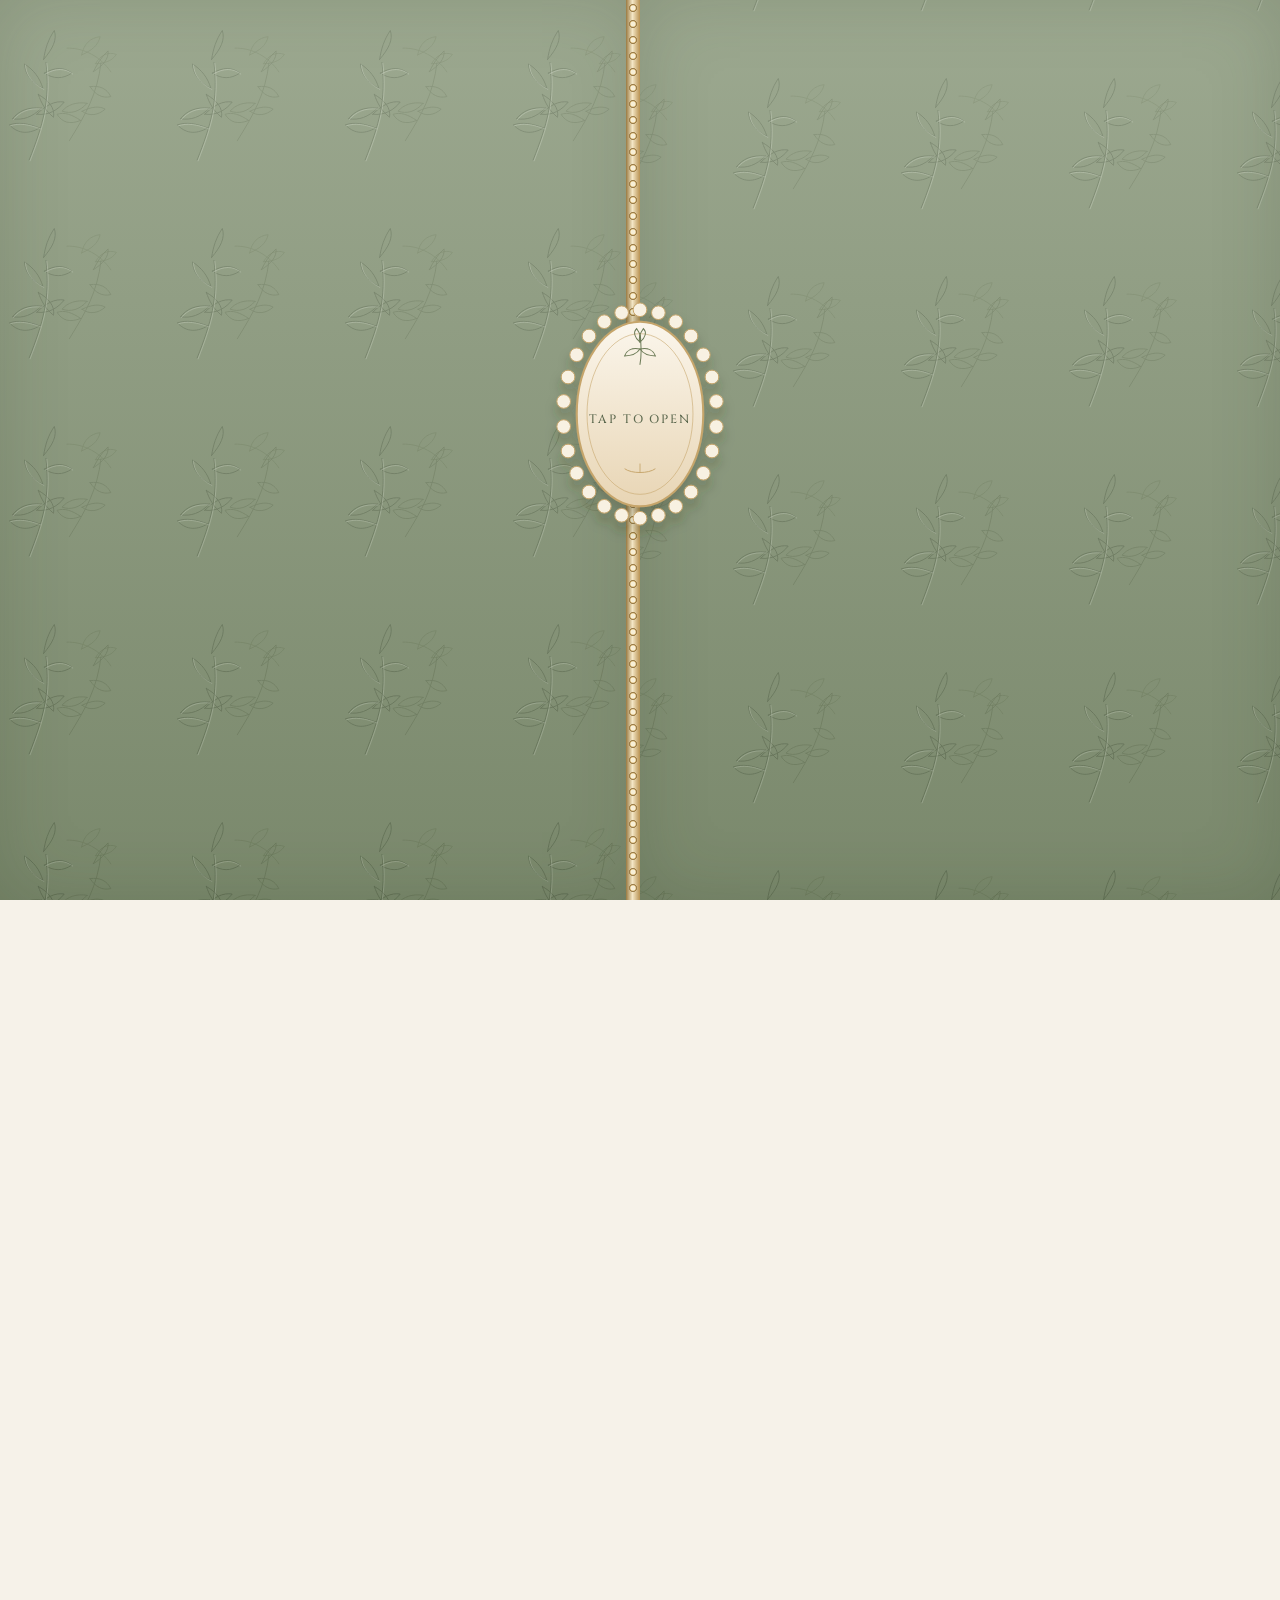
==== commit d3ad78ba: "Update the design" ====
--- a/index.html
+++ b/index.html
@@ -3,13 +3,13 @@
 <head>
   <meta charset="UTF-8">
   <meta name="viewport" content="width=device-width, initial-scale=1">
-  <meta name="theme-color" content="#6e1f2f">
+  <meta name="theme-color" content="#7f8d70">
   <title>Abhishek &amp; Tanu Wedding Invitation</title>
   <meta name="description" content="You are invited to the wedding of Abhishek Singh and Tanushree Singh on Friday, 20 November 2026 at S.S. Garden Palace, Virar West.">
   <link rel="preconnect" href="https://fonts.googleapis.com">
   <link rel="preconnect" href="https://fonts.gstatic.com" crossorigin>
-  <link href="https://fonts.googleapis.com/css2?family=Alex+Brush&family=Cinzel:wght@400;500;600&family=Cormorant+Garamond:ital,wght@0,400;0,500;0,600;1,400;1,500&family=Parisienne&display=swap" rel="stylesheet">
-  <link rel="stylesheet" href="styles.css">
+  <link href="https://fonts.googleapis.com/css2?family=Alex+Brush&family=Cinzel:wght@400;500;600&family=Cormorant+Garamond:ital,wght@0,400;0,500;0,600;1,400;1,500&family=Great+Vibes&family=Parisienne&display=swap" rel="stylesheet">
+  <link rel="stylesheet" href="styles.css?v=garden11">
 </head>
 <body class="is-locked">
   <div class="preloader" id="preloader">
@@ -26,24 +26,84 @@
 
   <main>
     <section class="hero" id="hero">
+      <div class="garden" aria-hidden="true">
+        <img src="assets/garden.svg" alt="">
+      </div>
       <div class="motes" id="motes" aria-hidden="true"></div>
-      <img class="hero__poster" id="hero-poster" src="assets/shiva-parvati.jpg" alt="" width="768" height="1024">
-      <div class="hero__veil"></div>
-
-      <div class="hero__cover" id="hero-cover">
-        <button class="hero__tap" id="hero-tap" type="button">
-          <span class="hero__tap-text">Tap to Begin</span>
-          <span class="hero__tap-logo" aria-label="A and T">A&amp;T</span>
+
+      <div class="curtains" aria-hidden="true">
+        <div class="curtain curtain--l"><span class="beads"></span></div>
+        <div class="curtain curtain--r"><span class="beads"></span></div>
+      </div>
+
+      <div class="doors" id="hero-cover">
+        <div class="door door--l"></div>
+        <div class="door door--r"></div>
+        <button class="seal" id="hero-tap" type="button" aria-label="Tap to open the invitation">
+          <svg class="seal__frame" viewBox="0 0 220 300" aria-hidden="true">
+            <defs>
+              <linearGradient id="sealFill" x1="0" y1="0" x2="0" y2="1">
+                <stop offset="0" stop-color="#fbf6ec"/>
+                <stop offset="1" stop-color="#e8d5b4"/>
+              </linearGradient>
+              <filter id="sealShadow" x="-30%" y="-20%" width="160%" height="150%">
+                <feDropShadow dx="0" dy="10" stdDeviation="7" flood-color="#2f3a28" flood-opacity="0.28"/>
+              </filter>
+            </defs>
+            <g filter="url(#sealShadow)">
+              <circle cx="110" cy="28" r="8" fill="#f8f1e2" stroke="#c6a56b" stroke-width="1.15"/>
+              <circle cx="131.5" cy="31.5" r="8" fill="#f8f1e2" stroke="#c6a56b" stroke-width="1.15"/>
+              <circle cx="151.8" cy="42" r="8" fill="#f8f1e2" stroke="#c6a56b" stroke-width="1.15"/>
+              <circle cx="169.7" cy="58.7" r="8" fill="#f8f1e2" stroke="#c6a56b" stroke-width="1.15"/>
+              <circle cx="184.1" cy="80.7" r="8" fill="#f8f1e2" stroke="#c6a56b" stroke-width="1.15"/>
+              <circle cx="194.2" cy="106.7" r="8" fill="#f8f1e2" stroke="#c6a56b" stroke-width="1.15"/>
+              <circle cx="199.3" cy="135.3" r="8" fill="#f8f1e2" stroke="#c6a56b" stroke-width="1.15"/>
+              <circle cx="199.3" cy="164.7" r="8" fill="#f8f1e2" stroke="#c6a56b" stroke-width="1.15"/>
+              <circle cx="194.2" cy="193.3" r="8" fill="#f8f1e2" stroke="#c6a56b" stroke-width="1.15"/>
+              <circle cx="184.1" cy="219.3" r="8" fill="#f8f1e2" stroke="#c6a56b" stroke-width="1.15"/>
+              <circle cx="169.7" cy="241.3" r="8" fill="#f8f1e2" stroke="#c6a56b" stroke-width="1.15"/>
+              <circle cx="151.8" cy="258" r="8" fill="#f8f1e2" stroke="#c6a56b" stroke-width="1.15"/>
+              <circle cx="131.5" cy="268.5" r="8" fill="#f8f1e2" stroke="#c6a56b" stroke-width="1.15"/>
+              <circle cx="110" cy="272" r="8" fill="#f8f1e2" stroke="#c6a56b" stroke-width="1.15"/>
+              <circle cx="88.5" cy="268.5" r="8" fill="#f8f1e2" stroke="#c6a56b" stroke-width="1.15"/>
+              <circle cx="68.2" cy="258" r="8" fill="#f8f1e2" stroke="#c6a56b" stroke-width="1.15"/>
+              <circle cx="50.3" cy="241.3" r="8" fill="#f8f1e2" stroke="#c6a56b" stroke-width="1.15"/>
+              <circle cx="35.9" cy="219.3" r="8" fill="#f8f1e2" stroke="#c6a56b" stroke-width="1.15"/>
+              <circle cx="25.8" cy="193.3" r="8" fill="#f8f1e2" stroke="#c6a56b" stroke-width="1.15"/>
+              <circle cx="20.7" cy="164.7" r="8" fill="#f8f1e2" stroke="#c6a56b" stroke-width="1.15"/>
+              <circle cx="20.7" cy="135.3" r="8" fill="#f8f1e2" stroke="#c6a56b" stroke-width="1.15"/>
+              <circle cx="25.8" cy="106.7" r="8" fill="#f8f1e2" stroke="#c6a56b" stroke-width="1.15"/>
+              <circle cx="35.9" cy="80.7" r="8" fill="#f8f1e2" stroke="#c6a56b" stroke-width="1.15"/>
+              <circle cx="50.3" cy="58.7" r="8" fill="#f8f1e2" stroke="#c6a56b" stroke-width="1.15"/>
+              <circle cx="68.2" cy="42" r="8" fill="#f8f1e2" stroke="#c6a56b" stroke-width="1.15"/>
+              <circle cx="88.5" cy="31.5" r="8" fill="#f8f1e2" stroke="#c6a56b" stroke-width="1.15"/>
+              <ellipse cx="110" cy="150" rx="74" ry="108" fill="url(#sealFill)" stroke="#c6a56b" stroke-width="2.4"/>
+              <ellipse cx="110" cy="150" rx="62" ry="94" fill="none" stroke="#c6a56b" stroke-width="0.8" opacity="0.85"/>
+            </g>
+            <g fill="none" stroke="#6d7c58" stroke-width="1.2" stroke-linecap="round">
+              <path d="M110 58c2 14 2 22 0 34"/>
+              <path d="M110 74c-10-2-16 2-18 8 8 0 14-2 18-8z"/>
+              <path d="M110 74c10-2 16 2 18 8-8 0-14-2-18-8z"/>
+              <path d="M110 66c-7-6-8-12-4-16 4 6 6 10 4 16z"/>
+              <path d="M110 66c7-6 8-12 4-16-4 6-6 10-4 16z"/>
+            </g>
+            <path d="M92 214c8 6 28 6 36 0" fill="none" stroke="#c6a56b" stroke-width="1.1"/>
+            <path d="M110 208v10" stroke="#c6a56b" stroke-width="1"/>
+          </svg>
+          <span class="seal__text">Tap to Open</span>
         </button>
-        <p class="hero__cover-line">A New Chapter of Forever Begins</p>
       </div>
 
       <button class="hero__skip" id="hero-skip" type="button" hidden>Skip ›</button>
 
       <div class="hero__names" id="hero-names" hidden>
-        <h2 class="hero__name">Abhishek</h2>
-        <span class="hero__weds">Weds</span>
+        <p class="hero__kicker">We're getting married</p>
+        <span class="hero__heart" aria-hidden="true">♥</span>
+        <h2 class="hero__name"><span class="name-cap">A</span>bhishek</h2>
+        <p class="hero__meta">Son of Mr. Mukesh Singh<br>&amp; Mrs. Mamata Singh</p>
+        <span class="hero__weds">&amp;</span>
         <h2 class="hero__name">Tanu</h2>
+        <p class="hero__meta">Daughter of Mr. Tarani Kumar Singh<br>&amp; Mrs. Jyotsna Singh</p>
       </div>
 
       <div class="hero__scroll" id="hero-scroll" hidden>
@@ -52,7 +112,7 @@
       </div>
     </section>
 
-    <section class="section invite-section">
+    <section class="section invite-section" id="invite">
       <div class="invite-petals" id="invite-petals" aria-hidden="true"></div>
       <div class="card invite-card">
         <p class="onkar reveal" aria-hidden="true">ॐ</p>
@@ -68,7 +128,7 @@
           presence to celebrate the wedding of
         </p>
         <div class="reveal invite-person">
-          <h1 class="invite-name">Abhishek Singh</h1>
+          <h1 class="invite-name"><span class="name-cap">A</span>bhishek Singh</h1>
           <p class="invite-relation">Son of</p>
           <p class="invite-parents">Mrs. Mamata Singh &amp; Mr. Mukesh Singh</p>
         </div>
@@ -81,32 +141,33 @@
       </div>
     </section>
 
-    <section class="section scratch">
+    <section class="section scratch" id="date">
       <div class="sparks" id="sparks" aria-hidden="true"></div>
       <div class="scratch-head reveal">
         <p class="eyebrow">A Special Surprise</p>
-        <h2>Scratch the heart to reveal our wedding date</h2>
+        <h2>Scratch to Reveal</h2>
       </div>
       <div class="scratch-stage reveal">
         <div class="scratch-card" id="scratch-card">
           <svg class="heart-bg" viewBox="0 0 100 100" aria-hidden="true">
             <path d="M 50 88.9 C 25.6 69.2, 5 47.5, 5 28.2 C 5 13.6, 15.6 5, 29 5 C 37.8 5, 45.4 10, 50 17.2 C 54.6 10, 62.2 5, 71 5 C 84.4 5, 95 13.6, 95 28.2 C 95 47.5, 74.4 69.2, 50 88.9 Z" fill="#fff"/>
           </svg>
-          <p class="scratch-date" id="scratch-date">20<br>November<br>2026</p>
+          <p class="scratch-date" id="scratch-date"><span>You're Invited</span>20 November<br>2026</p>
           <div class="foil-wrap">
             <canvas id="scratch-foil" aria-hidden="true"></canvas>
           </div>
           <svg class="heart-line" viewBox="0 0 100 100" aria-hidden="true">
-            <path d="M 50 88.9 C 25.6 69.2, 5 47.5, 5 28.2 C 5 13.6, 15.6 5, 29 5 C 37.8 5, 45.4 10, 50 17.2 C 54.6 10, 62.2 5, 71 5 C 84.4 5, 95 13.6, 95 28.2 C 95 47.5, 74.4 69.2, 50 88.9 Z" fill="none" stroke="#d4af37" stroke-width="1.2"/>
+            <path d="M 50 88.9 C 25.6 69.2, 5 47.5, 5 28.2 C 5 13.6, 15.6 5, 29 5 C 37.8 5, 45.4 10, 50 17.2 C 54.6 10, 62.2 5, 71 5 C 84.4 5, 95 13.6, 95 28.2 C 95 47.5, 74.4 69.2, 50 88.9 Z" fill="none" stroke="#6e7d62" stroke-width="1.2"/>
           </svg>
         </div>
         <p class="scratch-hint" id="scratch-hint">Scratch to reveal! ✨</p>
         <button class="text-link" id="reveal-now" type="button">Can’t scratch? Reveal the date</button>
+        <button class="btn save-date" type="button" data-calendar>Save the Date</button>
       </div>
     </section>
 
     <section class="section countdown" aria-label="Countdown">
-      <h2 class="section-title reveal">The Big Day Approaches</h2>
+      <h2 class="section-title reveal">Counting Down to Forever</h2>
       <div class="count-grid reveal">
         <div><div class="count-box"><b id="days">00</b></div><span>Days</span></div>
         <div><div class="count-box"><b id="hours">00</b></div><span>Hours</span></div>
@@ -135,8 +196,8 @@
       </div>
     </section>
 
-    <section class="section events">
-      <h2 class="section-title reveal">Wedding Events</h2>
+    <section class="section events" id="events">
+      <h2 class="section-title reveal">Program Timeline</h2>
       <div class="events-list">
         <article class="event reveal">
           <header>
@@ -169,6 +230,14 @@
             <p class="venue-label">Venue</p>
             <p class="venue-name">S.S. Garden Palace</p>
             <p class="venue-street">Y K Nagar, Virar West, Vasai-Virar<br>Maharashtra 401303</p>
+            <div class="map-frame">
+              <iframe
+                title="Map of S.S. Garden Palace, Virar West"
+                src="https://maps.google.com/maps?q=19.464353,72.804677&amp;z=16&amp;hl=en&amp;output=embed"
+                loading="lazy"
+                referrerpolicy="no-referrer-when-downgrade"
+                allowfullscreen></iframe>
+            </div>
             <a class="btn maps-btn" href="https://www.google.com/maps/search/?api=1&amp;query=S.S.+Garden+Palace%2C+Y+K+Nagar%2C+Virar+West%2C+Vasai-Virar%2C+Maharashtra+401303" target="_blank" rel="noopener noreferrer">Open in Google Maps</a>
           </footer>
         </article>
@@ -192,13 +261,13 @@
     <footer class="thanks">
       <p class="thanks-kicker">Thank You</p>
       <p class="thanks-copy">for being part of our journey. Your love and blessings mean the world to us.</p>
-      <p class="thanks-names">With love,<br><span>Abhishek &amp; Tanu</span></p>
+      <p class="thanks-names">With love,<br><span><span class="name-cap">A</span>bhishek &amp; Tanu</span></p>
       <p class="thanks-date">Virar · 20 · 11 · 26</p>
       <a class="btn ghost" href="https://www.google.com/maps/search/?api=1&amp;query=S.S.+Garden+Palace%2C+Y+K+Nagar%2C+Virar+West%2C+Vasai-Virar%2C+Maharashtra+401303" target="_blank" rel="noopener noreferrer">Google Maps</a>
-      <button class="btn ghost" id="calendar" type="button">Add to calendar</button>
+      <button class="btn ghost" id="calendar" type="button" data-calendar>Add to calendar</button>
     </footer>
   </main>
 
-  <script src="invite.js?v=vaaroon3"></script>
+  <script src="invite.js?v=garden1"></script>
 </body>
 </html>
--- a/styles.css
+++ b/styles.css
@@ -1,20 +1,22 @@
 :root {
-  --maroon: #6e1f2f;
-  --gold: #c9a227;
-  --gold-soft: #e8c978;
-  --gold-deep: #b38728;
-  --cream: #faf5eb;
-  --ink: #2f2f2f;
-  --ink-soft: #6b6b6b;
-  --rule: 1px solid rgba(201, 162, 39, 0.3);
+  --maroon: #3e4b37;
+  --gold: #c6a56b;
+  --gold-soft: #ead9b4;
+  --gold-deep: #8d7348;
+  --cream: #f6f2e9;
+  --ink: #3a4034;
+  --ink-soft: #6c7362;
+  --sage: #7f8d70;
+  --door: #879678;
+  --rule: 1px solid rgba(140, 124, 90, 0.28);
   --heading: Cinzel, "Times New Roman", serif;
   --body: "Cormorant Garamond", Georgia, serif;
-  --script: "Alex Brush", cursive;
+  --script: "Great Vibes", "Alex Brush", cursive;
   --script-soft: Parisienne, cursive;
 }
 
 * { box-sizing: border-box; }
-html, body { margin: 0; }
+html, body { margin: 0; max-width: 100%; overflow-x: hidden; }
 html.is-locked, body.is-locked { overflow: hidden; height: 100%; }
 body {
   background: var(--cream);
@@ -25,7 +27,7 @@
 }
 img { max-width: 100%; display: block; }
 button, input, textarea { font: inherit; }
-::selection { background: #f0dfb0; color: #3d1018; }
+::selection { background: #e4ecd8; color: #2c3826; }
 
 .preloader {
   position: fixed;
@@ -34,7 +36,7 @@
   display: grid;
   place-content: center;
   gap: 12px;
-  background: var(--maroon);
+  background: #7f8d70;
   color: var(--cream);
   text-align: center;
   transition: opacity 0.6s ease, visibility 0.6s ease;
@@ -46,7 +48,7 @@
   font-size: 42px;
   font-weight: 500;
   letter-spacing: 0.14em;
-  color: var(--gold-soft);
+  color: #f7f3ea;
 }
 .preloader p {
   margin: 0;
@@ -54,7 +56,7 @@
   font-size: 11px;
   letter-spacing: 0.28em;
   text-transform: uppercase;
-  color: var(--gold-soft);
+  color: #f7f3ea;
 }
 
 .music {
@@ -66,7 +68,7 @@
   height: 48px;
   border: 1px solid var(--gold);
   border-radius: 50%;
-  background: rgba(110, 31, 47, 0.92);
+  background: rgba(62, 75, 55, 0.94);
   color: var(--cream);
   cursor: pointer;
 }
@@ -86,29 +88,24 @@
 /* ---------- Hero ---------- */
 .hero {
   position: relative;
+  width: 100%;
+  max-width: 100%;
   min-height: 100dvh;
   display: grid;
   place-items: center;
   overflow: hidden;
-  background: #1a0a10;
-  color: var(--cream);
-}
-.hero__poster {
+  background: #f3eee4;
+  color: var(--ink);
+}
+.garden {
   position: absolute;
   inset: 0;
+  z-index: 1;
+}
+.garden img {
   width: 100%;
   height: 100%;
   object-fit: cover;
-  object-position: center 20%;
-  transform: scale(1.05);
-  transition: transform 8s ease;
-}
-.hero.is-live .hero__poster { transform: scale(1.12); }
-.hero__veil {
-  position: absolute;
-  inset: 0;
-  background:
-    linear-gradient(180deg, rgba(20, 6, 10, 0.35), rgba(20, 6, 10, 0.55) 45%, rgba(20, 6, 10, 0.82));
 }
 .motes { position: absolute; inset: 0; pointer-events: none; z-index: 2; }
 .motes i {
@@ -117,90 +114,156 @@
   height: 3px;
   border-radius: 50%;
   background: #f6ead2;
-  opacity: 0.55;
+  opacity: 0.45;
   animation: float-up linear infinite;
 }
 @keyframes float-up { to { transform: translateY(-110vh); opacity: 0; } }
 
-.hero__cover {
+.curtains {
   position: absolute;
   inset: 0;
-  z-index: 5;
-  display: grid;
-  place-content: center;
-  gap: 18px;
-  background: rgba(20, 8, 12, 0.42);
+  z-index: 4;
+  pointer-events: none;
+}
+.curtain {
+  position: absolute;
+  top: 0;
+  bottom: 0;
+  width: 54%;
+  background:
+    linear-gradient(90deg, rgba(255,255,255,.35), transparent 18%, rgba(120,90,50,.05) 50%, transparent 82%, rgba(90,70,40,.08)),
+    repeating-linear-gradient(
+      90deg,
+      #f8f2e6 0px,
+      #efe4d0 14px,
+      #fbf6ec 28px,
+      #e4d5bb 46px,
+      #f7f1e4 64px
+    );
+  transition: transform 1.35s cubic-bezier(0.7, 0, 0.2, 1);
+}
+.curtain--l {
+  left: 0;
+  box-shadow: inset -28px 0 36px rgba(120, 90, 40, 0.08);
+}
+.curtain--r {
+  right: 0;
+  background:
+    linear-gradient(270deg, rgba(255,255,255,.2), transparent 22% 70%, rgba(90, 70, 40, 0.12)),
+    repeating-linear-gradient(
+      270deg,
+      #f8f2e6 0px,
+      #efe4d0 14px,
+      #fbf6ec 28px,
+      #e4d5bb 46px,
+      #f7f1e4 64px
+    );
+  box-shadow: inset 28px 0 36px rgba(120, 90, 40, 0.12);
+}
+.hero.is-parted .curtain--l { transform: translateX(-68%); }
+.hero.is-parted .curtain--r { transform: translateX(68%); }
+.beads {
+  position: absolute;
+  top: 0;
+  bottom: 0;
+  width: 14px;
+  background:
+    radial-gradient(circle at 50% 7px, #fbf6ea 2px, #c6a56b 3.1px, transparent 3.6px) center 0 / 14px 16px repeat-y;
+}
+.curtain--l .beads { right: 0; }
+.curtain--r .beads { left: 0; }
+
+.doors {
+  position: absolute;
+  inset: 0;
+  z-index: 6;
   cursor: pointer;
-  transition: opacity 0.7s ease, visibility 0.7s ease;
-}
-.hero__cover.is-gone {
+}
+.hero.is-open .doors { pointer-events: none; }
+.door {
+  position: absolute;
+  top: 0;
+  bottom: 0;
+  width: 50%;
+  background-color: var(--door);
+  background-image:
+    linear-gradient(180deg, rgba(255,255,255,.18), rgba(40,52,32,.14)),
+    url("assets/leaf-tile.svg");
+  background-size: auto, 168px 198px;
+  box-shadow: inset 0 0 70px rgba(48, 60, 38, 0.18);
+  transition: transform 1.2s cubic-bezier(0.76, 0, 0.18, 1);
+}
+.door--l { left: 0; }
+.door--r { right: 0; background-position: 0 0, 84px 48px; }
+.door--l::after {
+  content: "";
+  position: absolute;
+  top: 0;
+  right: 0;
+  bottom: 0;
+  width: 14px;
+  background:
+    radial-gradient(circle at 50% 8px, #f8efd6 2.2px, #c6a15a 3.1px, #8d7040 3.7px, transparent 4.1px) center 0 / 14px 16px repeat-y,
+    linear-gradient(90deg, #9a7a42, #f4e7c6 46%, #b89252);
+}
+.hero.is-open .door--l { transform: translateX(-104%); }
+.hero.is-open .door--r { transform: translateX(104%); }
+
+.seal {
+  position: absolute;
+  left: 50%;
+  top: 46%;
+  z-index: 2;
+  width: min(46vw, 188px);
+  aspect-ratio: 220 / 300;
+  transform: translate(-50%, -50%);
+  border: 0;
+  padding: 0;
+  background: none;
+  cursor: pointer;
+  animation: seal-pulse 2.6s ease-in-out infinite;
+  transition: opacity 0.45s ease, transform 0.55s ease;
+}
+.seal__frame {
+  position: absolute;
+  inset: 0;
+  width: 100%;
+  height: 100%;
+  overflow: visible;
+}
+.seal__text {
+  position: absolute;
+  left: 50%;
+  top: 52%;
+  width: 62%;
+  transform: translate(-50%, -50%);
+  font-family: var(--heading);
+  font-size: clamp(10px, 2.5vw, 12px);
+  font-weight: 500;
+  letter-spacing: 0.16em;
+  text-transform: uppercase;
+  color: #5c684e;
+  line-height: 1.35;
+}
+.hero.is-open .seal {
   opacity: 0;
-  visibility: hidden;
+  transform: translate(-50%, -50%) scale(0.86);
+  animation: none;
   pointer-events: none;
 }
-.hero__tap {
-  display: flex;
-  flex-direction: column;
-  align-items: center;
-  gap: 16px;
+@keyframes seal-pulse {
+  0%, 100% { filter: drop-shadow(0 8px 10px rgba(40, 50, 30, 0.12)); }
+  50% { filter: drop-shadow(0 10px 16px rgba(40, 50, 30, 0.22)); }
+}
+
+.hero__skip {
+  position: absolute;
+  top: max(16px, env(safe-area-inset-top));
+  right: 16px;
+  z-index: 7;
   border: 0;
   background: none;
-  color: inherit;
-  cursor: pointer;
-  pointer-events: none;
-}
-.hero__tap-text {
-  font-family: var(--heading);
-  font-size: 12px;
-  letter-spacing: 0.34em;
-  text-transform: uppercase;
-}
-.hero__tap-logo {
-  display: flex;
-  flex-direction: row;
-  flex-wrap: nowrap;
-  align-items: center;
-  justify-content: center;
-  width: 118px;
-  height: 118px;
-  border-radius: 50%;
-  border: 1.5px solid var(--gold-soft);
-  background:
-    radial-gradient(circle at 35% 28%, #a83a52, #6e1f2f 58%, #3a1018 100%);
-  color: #fff8ef;
-  font-family: var(--heading);
-  font-size: 28px;
-  font-weight: 500;
-  letter-spacing: 0.14em;
-  white-space: nowrap;
-  line-height: 1;
-  text-indent: 0.14em;
-  box-shadow:
-    0 0 0 10px rgba(201, 162, 39, 0.14),
-    0 12px 28px rgba(0, 0, 0, 0.28);
-  animation: pulse-ring 2.4s ease-in-out infinite;
-}
-.hero__cover-line {
-  margin: 0;
-  text-align: center;
-  font-family: var(--script-soft);
-  font-size: 22px;
-  color: var(--gold-soft);
-  pointer-events: none;
-}
-@keyframes pulse-ring {
-  0%, 100% { box-shadow: 0 0 0 8px rgba(201, 162, 39, 0.12); }
-  50% { box-shadow: 0 0 0 14px rgba(201, 162, 39, 0.22); }
-}
-
-.hero__skip {
-  position: absolute;
-  top: max(16px, env(safe-area-inset-top));
-  right: 16px;
-  z-index: 6;
-  border: 0;
-  background: none;
-  color: var(--gold-soft);
+  color: #3e4b37;
   font-family: var(--heading);
   font-size: 12px;
   letter-spacing: 0.16em;
@@ -211,32 +274,65 @@
 
 .hero__names {
   position: relative;
-  z-index: 4;
+  z-index: 3;
+  min-width: 0;
+  width: min(84vw, 340px);
+  max-width: 100%;
+  margin-top: -10vh;
   text-align: center;
   opacity: 0;
   transform: translateY(18px);
+  pointer-events: none;
 }
 .hero__names.is-in {
   opacity: 1;
   transform: none;
-  transition: opacity 0.9s ease, transform 0.9s ease;
+  transition: opacity 1.1s ease 0.15s, transform 1.1s ease 0.15s;
+}
+.hero__kicker {
+  margin: 0;
+  font-family: var(--script);
+  font-size: clamp(28px, 7vw, 40px);
+  color: #3e4b37;
+}
+.hero__heart {
+  display: block;
+  margin: 2px 0 4px;
+  color: #3e4b37;
+  font-size: 12px;
 }
 .hero__name {
   margin: 0;
-  font-family: var(--script);
+  font-family: "Great Vibes", cursive;
+  font-style: normal;
   font-weight: 400;
-  font-size: clamp(64px, 16vw, 96px);
-  line-height: 0.9;
-  color: #fff8ef;
+  font-size: clamp(56px, 14vw, 82px);
+  line-height: 0.85;
+  color: #2f3a2a;
+}
+.name-cap,
+.thanks-names span.name-cap {
+  font-family: "Alex Brush", cursive;
+  font-style: normal;
+  font-weight: 400;
+  font-size: 1.12em;
+  line-height: 0;
+}
+.hero__meta {
+  margin: 6px 0 0;
+  font-size: 15px;
+  font-style: italic;
+  line-height: 1.35;
+  color: #5e6756;
 }
 .hero__weds {
   display: inline-block;
-  margin: 10px 0 6px;
-  font-family: var(--heading);
-  font-size: 13px;
-  letter-spacing: 0.42em;
-  text-transform: uppercase;
-  color: var(--gold-soft);
+  margin: 8px 0 0;
+  font-family: var(--script);
+  font-size: 40px;
+  letter-spacing: 0;
+  text-transform: none;
+  color: #3e4b37;
 }
 .hero__names[hidden],
 .hero__scroll[hidden] { display: none; }
@@ -247,14 +343,14 @@
   position: absolute;
   left: 0;
   right: 0;
-  bottom: 28px;
-  z-index: 4;
+  bottom: 16%;
+  z-index: 5;
   text-align: center;
   font-family: var(--heading);
   font-size: 11px;
   letter-spacing: 0.28em;
   text-transform: uppercase;
-  color: var(--gold-soft);
+  color: #3e4b37;
   opacity: 0;
 }
 .hero__scroll.is-in {
@@ -299,12 +395,12 @@
   width: 10px;
   height: 14px;
   border-radius: 60% 40% 60% 40%;
-  background: linear-gradient(135deg, #c9a227, #6e1f2f);
+  background: linear-gradient(135deg, #e7cfc8, #8fa17e);
   opacity: 0.35;
   animation: petal-fall linear infinite;
 }
 .invite-petals i:nth-child(odd) {
-  background: linear-gradient(135deg, #e8c978, #a83a4a);
+  background: linear-gradient(135deg, #f3e2dc, #6e7d62);
   width: 8px;
   height: 11px;
 }
@@ -361,11 +457,12 @@
 }
 .invite-heading {
   margin: 18px 0 0;
-  font-family: var(--heading);
-  font-weight: 500;
-  font-size: clamp(22px, 5vw, 28px);
-  letter-spacing: 0.06em;
-  text-transform: uppercase;
+  font-family: var(--script);
+  font-weight: 400;
+  font-size: clamp(40px, 10vw, 52px);
+  letter-spacing: 0;
+  text-transform: none;
+  line-height: 1;
   color: var(--maroon);
 }
 .invite-lead {
@@ -377,9 +474,10 @@
 }
 .invite-name {
   margin: 26px 0 0;
-  font-family: var(--script);
+  font-family: "Great Vibes", cursive;
+  font-style: normal;
   font-weight: 400;
-  font-size: clamp(48px, 12vw, 64px);
+  font-size: clamp(50px, 12vw, 68px);
   line-height: 0.9;
   color: var(--maroon);
 }
@@ -454,12 +552,12 @@
   color: var(--gold-deep);
 }
 .scratch-head h2 {
-  margin: 10px auto 0;
-  max-width: 320px;
-  font-family: var(--heading);
-  font-weight: 500;
-  font-size: clamp(22px, 5.5vw, 30px);
-  line-height: 1.3;
+  margin: 4px auto 0;
+  max-width: 340px;
+  font-family: var(--script);
+  font-weight: 400;
+  font-size: clamp(40px, 10vw, 54px);
+  line-height: 1.05;
   color: var(--maroon);
 }
 .scratch-stage { position: relative; z-index: 1; margin-top: 28px; }
@@ -491,16 +589,23 @@
   display: grid;
   place-content: center;
   margin: 0;
-  font-family: var(--heading);
-  font-size: 28px;
-  line-height: 1.15;
-  letter-spacing: 0.08em;
-  text-transform: uppercase;
+  font-family: var(--body);
+  font-size: 22px;
+  line-height: 1.2;
+  letter-spacing: 0.04em;
+  text-transform: none;
   color: var(--maroon);
   transform: scale(0.92);
   transition: transform 0.7s cubic-bezier(0.2, 0.8, 0.2, 1);
 }
 .scratch-card.is-done .scratch-date { transform: scale(1); }
+.scratch-date span {
+  display: block;
+  margin-bottom: 4px;
+  font-family: var(--script);
+  font-size: 28px;
+  letter-spacing: 0;
+}
 .foil-wrap {
   z-index: 2;
   cursor: crosshair;
@@ -532,10 +637,11 @@
 .countdown { text-align: center; background: #fff; }
 .section-title {
   margin: 0;
-  font-family: var(--heading);
-  font-weight: 500;
-  font-size: clamp(24px, 5.5vw, 32px);
-  letter-spacing: 0.04em;
+  font-family: var(--script);
+  font-weight: 400;
+  font-size: clamp(40px, 9vw, 52px);
+  letter-spacing: 0;
+  line-height: 1.05;
   color: var(--maroon);
 }
 .count-grid {
@@ -549,9 +655,9 @@
   display: grid;
   place-items: center;
   min-height: 78px;
-  border: var(--rule);
+  border: 0;
   border-radius: 12px;
-  background: var(--cream);
+  background: #eceae3;
   transition: transform 0.35s ease, box-shadow 0.35s ease;
 }
 .count-grid.reveal.is-in > div .count-box {
@@ -640,7 +746,21 @@
   text-decoration: none;
 }
 .event footer .maps-btn {
+  width: 100%;
   margin-top: 14px;
+}
+.map-frame {
+  height: 230px;
+  margin: 16px 0 0;
+  overflow: hidden;
+  border-radius: 16px;
+  border: 1px solid rgba(140, 124, 90, 0.28);
+}
+.map-frame iframe {
+  display: block;
+  width: 100%;
+  height: 100%;
+  border: 0;
 }
 .thanks .btn.ghost {
   margin: 12px 8px 0;
@@ -669,7 +789,7 @@
   padding: 24px 22px 22px;
   text-align: center;
   background:
-    linear-gradient(180deg, rgba(110, 31, 47, 0.06), transparent),
+    linear-gradient(180deg, rgba(127, 141, 112, 0.1), transparent),
     #fffdf8;
 }
 .event:not(.event-final) header { padding-bottom: 26px; }
@@ -682,11 +802,12 @@
 }
 .event h3 {
   margin: 0;
-  font-family: var(--heading);
-  font-weight: 500;
-  font-size: 24px;
-  letter-spacing: 0.12em;
-  text-transform: uppercase;
+  font-family: var(--script);
+  font-weight: 400;
+  font-size: 40px;
+  letter-spacing: 0;
+  text-transform: none;
+  line-height: 1;
   color: var(--maroon);
 }
 .event-date { margin: 10px 0 0; font-size: 20px; }
@@ -722,7 +843,7 @@
   letter-spacing: 0.16em;
   text-transform: uppercase;
 }
-.event-final header { background: linear-gradient(180deg, rgba(110, 31, 47, 0.12), transparent), #fffdf8; }
+.event-final header { background: linear-gradient(180deg, rgba(127, 141, 112, 0.16), transparent), #fffdf8; }
 
 /* ---------- Blessings ---------- */
 .bless-grid {
@@ -772,28 +893,37 @@
   border: 1px solid var(--gold-deep);
   color: var(--maroon);
 }
+.btn.save-date {
+  width: auto;
+  min-width: 210px;
+  margin-top: 22px;
+  padding: 0 26px;
+  background: #3e4b37;
+  color: #f7f3ea;
+  letter-spacing: 0.14em;
+}
 
 /* ---------- Thanks ---------- */
 .thanks {
   padding: 72px 22px 96px;
   text-align: center;
   background:
-    radial-gradient(ellipse at 50% 0%, rgba(201, 162, 39, 0.16), transparent 55%),
-    var(--maroon);
-  color: var(--cream);
+    radial-gradient(ellipse at 50% 0%, rgba(127, 141, 112, 0.18), transparent 55%),
+    var(--cream);
+  color: var(--ink);
 }
 .thanks-kicker {
   margin: 0;
   font-family: var(--script);
   font-size: 54px;
-  color: var(--gold-soft);
+  color: var(--maroon);
 }
 .thanks-copy {
   margin: 10px auto 0;
   max-width: 340px;
   font-size: 20px;
   font-style: italic;
-  color: rgba(250, 245, 235, 0.84);
+  color: var(--ink-soft);
 }
 .thanks-names {
   margin: 28px 0 0;
@@ -802,9 +932,11 @@
 .thanks-names span {
   display: inline-block;
   margin-top: 6px;
-  font-family: var(--script);
-  font-size: 48px;
-  color: var(--gold-soft);
+  font-family: "Great Vibes", cursive;
+  font-style: normal;
+  font-weight: 400;
+  font-size: 52px;
+  color: var(--maroon);
 }
 .thanks-date {
   margin: 16px 0 0;
@@ -812,12 +944,20 @@
   font-size: 12px;
   letter-spacing: 0.22em;
   text-transform: uppercase;
-  color: var(--gold-soft);
+  color: var(--gold-deep);
 }
 .thanks .btn.ghost {
   margin-top: 22px;
-  border-color: var(--gold-soft);
+  border-color: var(--maroon);
+  color: var(--maroon);
+  transition: background 0.25s ease, color 0.25s ease, transform 0.25s ease, box-shadow 0.25s ease;
+}
+.thanks .btn.ghost:hover,
+.thanks .btn.ghost:focus-visible {
+  background: var(--maroon);
   color: var(--cream);
+  transform: translateY(-3px);
+  box-shadow: 0 10px 22px rgba(62, 75, 55, 0.18);
 }
 
 /* ---------- Reveal ---------- */
@@ -834,8 +974,8 @@
   animation: title-in 0.9s cubic-bezier(0.22, 0.9, 0.28, 1) both;
 }
 @keyframes title-in {
-  from { opacity: 0; transform: translateY(18px); letter-spacing: 0.18em; }
-  to { opacity: 1; transform: none; letter-spacing: 0.04em; }
+  from { opacity: 0; transform: translateY(18px); }
+  to { opacity: 1; transform: none; }
 }
 
 @media (prefers-reduced-motion: reduce) {
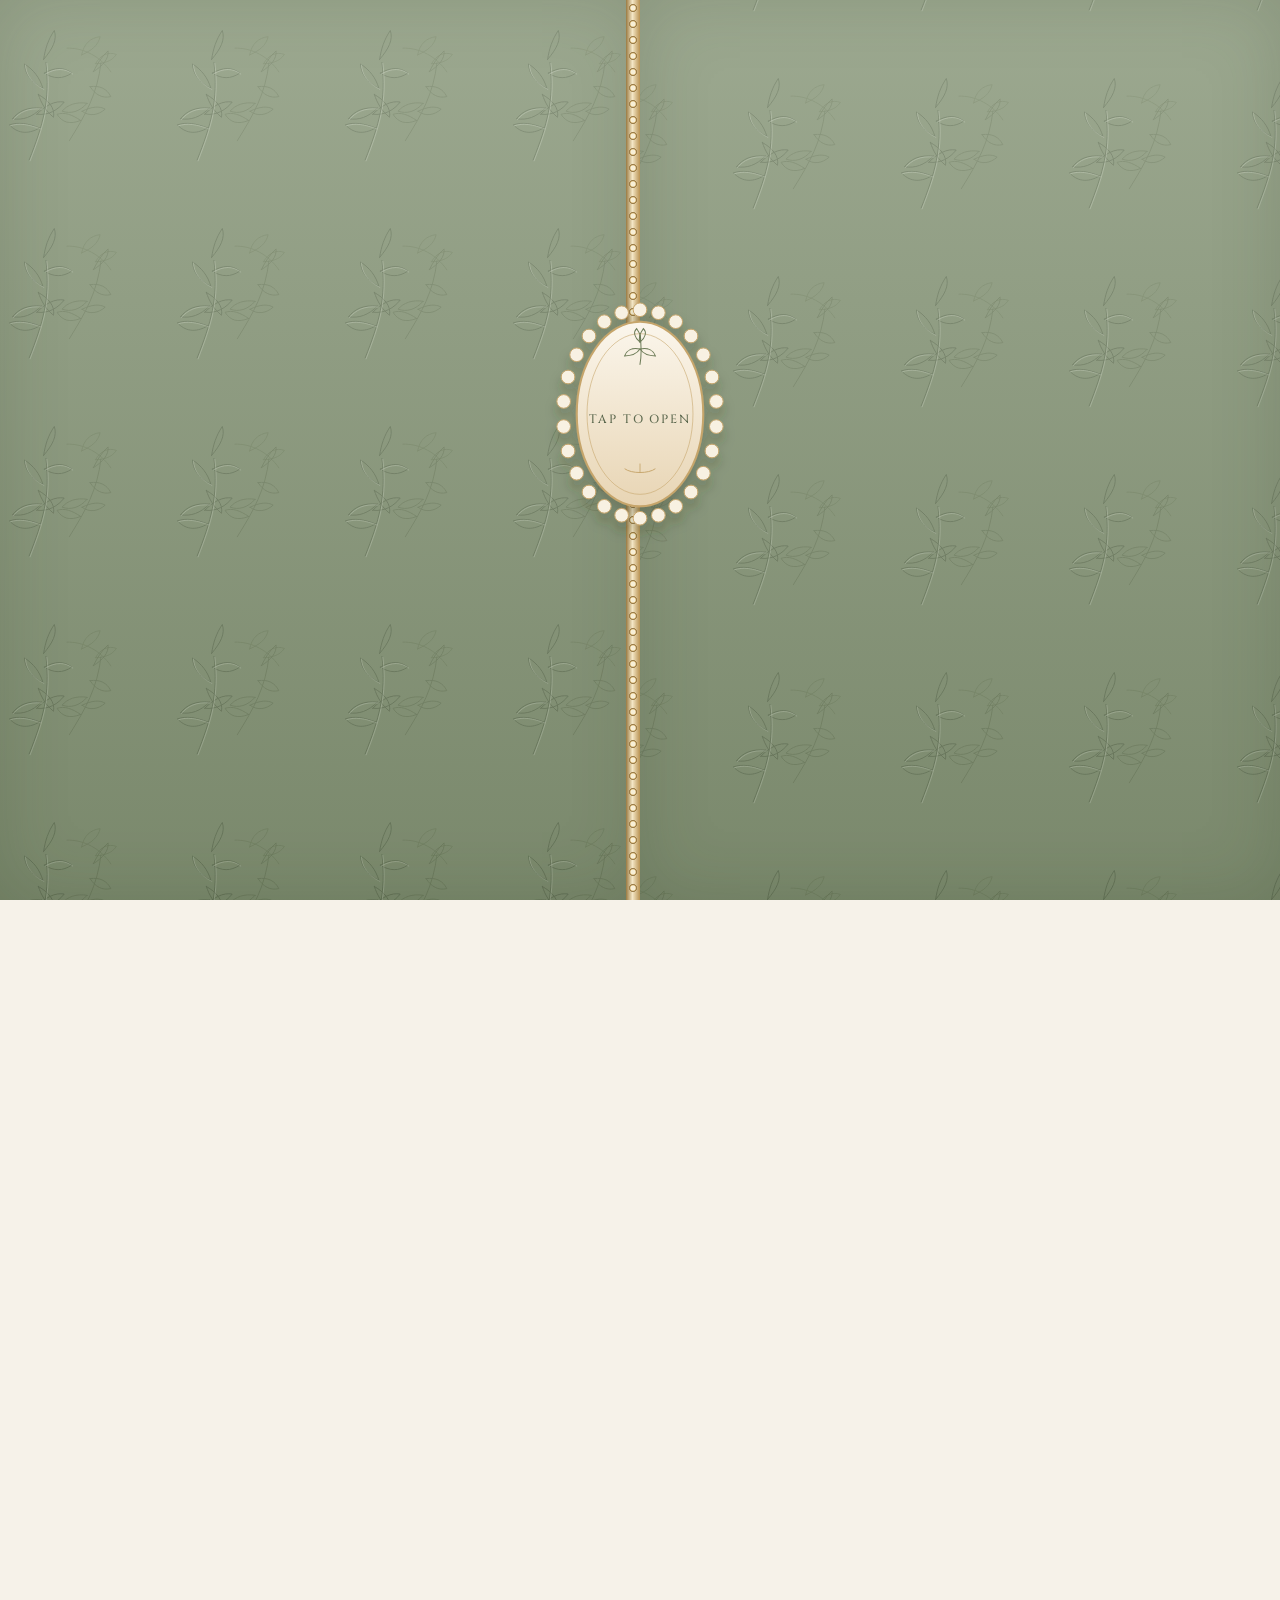
==== commit 9bfabc9a: "Play Vaaroon from the local recording and simplify the wedding details. Co-authored-by: Cursor <curs" ====
--- a/index.html
+++ b/index.html
@@ -4,12 +4,13 @@
   <meta charset="UTF-8">
   <meta name="viewport" content="width=device-width, initial-scale=1">
   <meta name="theme-color" content="#7f8d70">
+  <meta name="referrer" content="strict-origin-when-cross-origin">
   <title>Abhishek &amp; Tanu Wedding Invitation</title>
   <meta name="description" content="You are invited to the wedding of Abhishek Singh and Tanushree Singh on Friday, 20 November 2026 at S.S. Garden Palace, Virar West.">
   <link rel="preconnect" href="https://fonts.googleapis.com">
   <link rel="preconnect" href="https://fonts.gstatic.com" crossorigin>
   <link href="https://fonts.googleapis.com/css2?family=Alex+Brush&family=Cinzel:wght@400;500;600&family=Cormorant+Garamond:ital,wght@0,400;0,500;0,600;1,400;1,500&family=Great+Vibes&family=Parisienne&display=swap" rel="stylesheet">
-  <link rel="stylesheet" href="styles.css?v=garden11">
+  <link rel="stylesheet" href="styles.css?v=garden17">
 </head>
 <body class="is-locked">
   <div class="preloader" id="preloader">
@@ -21,8 +22,7 @@
     <svg viewBox="0 0 24 24" width="18" height="18" aria-hidden="true"><path fill="currentColor" d="M9 18a3 3 0 1 1-2-2.83V6.2l10-2.2v8.2A3 3 0 1 1 15 15V7.1l-6 1.3V18z"/></svg>
   </button>
 
-  <div id="yt-host" class="yt-host" aria-hidden="true"></div>
-  <audio id="local-music" loop preload="none"></audio>
+  <audio id="local-music" src="assets/vaaroon.mp3" loop preload="auto"></audio>
 
   <main>
     <section class="hero" id="hero">
@@ -167,6 +167,7 @@
     </section>
 
     <section class="section countdown" aria-label="Countdown">
+      <p class="eyebrow reveal">Until we say yes</p>
       <h2 class="section-title reveal">Counting Down to Forever</h2>
       <div class="count-grid reveal">
         <div><div class="count-box"><b id="days">00</b></div><span>Days</span></div>
@@ -187,7 +188,7 @@
             With the divine blessings of Lord Shiva and Mata Parvati, and the love of our families, Abhishek and Tanushree begin a new chapter together.
           </p>
           <p class="reveal">
-            We feel grateful to celebrate this union with the people who mean the most to us, and we look forward to the joy, laughter and blessings that will fill our wedding days.
+            We feel grateful to celebrate this union with the people who mean the most to us, and we look forward to the joy, laughter and blessings that will fill our wedding day.
           </p>
           <p class="reveal">
             Join us as we step into forever with love, faith and the warmth of family around us.
@@ -196,37 +197,43 @@
       </div>
     </section>
 
-    <section class="section events" id="events">
-      <h2 class="section-title reveal">Program Timeline</h2>
-      <div class="events-list">
-        <article class="event reveal">
-          <header>
-            <h3>Sangeet</h3>
-            <p class="event-date">18 November 2026</p>
-            <p class="event-time">Wednesday</p>
-          </header>
-        </article>
-        <article class="event reveal">
-          <header>
-            <h3>Haldi</h3>
-            <p class="event-date">19 November 2026</p>
-            <p class="event-time">Thursday</p>
-          </header>
-        </article>
-        <article class="event reveal">
-          <header>
-            <h3>Mehandi</h3>
-            <p class="event-date">19 November 2026</p>
-            <p class="event-time">Thursday</p>
-          </header>
-        </article>
-        <article class="event event-final reveal">
-          <header>
-            <h3>Wedding</h3>
-            <p class="event-date">20 November 2026</p>
-            <p class="event-time">Friday · 7:00 PM Onwards</p>
-          </header>
-          <footer>
+    <section class="section details" id="events">
+      <div class="details-bloom" id="details-petals" aria-hidden="true"></div>
+      <div class="details-stage reveal">
+        <p class="eyebrow">You are invited</p>
+        <h2 class="section-title">The Wedding</h2>
+        <span class="invite-ornament" aria-hidden="true"></span>
+        <article class="details-card">
+          <ul class="details-facts">
+            <li class="fact">
+              <span class="fact-icon" aria-hidden="true">
+                <svg viewBox="0 0 24 24" width="22" height="22"><rect x="3.5" y="5" width="17" height="15.5" rx="2" fill="none" stroke="currentColor" stroke-width="1.6"/><path d="M3.5 10h17M8 3.5v3M16 3.5v3" fill="none" stroke="currentColor" stroke-width="1.6" stroke-linecap="round"/></svg>
+              </span>
+              <p class="fact-label">Date</p>
+              <p class="fact-value">20</p>
+              <p class="fact-note">November 2026</p>
+            </li>
+            <li class="fact">
+              <span class="fact-icon" aria-hidden="true">
+                <svg viewBox="0 0 24 24" width="22" height="22"><circle cx="9" cy="12" r="5.2" fill="none" stroke="currentColor" stroke-width="1.6"/><circle cx="15" cy="12" r="5.2" fill="none" stroke="currentColor" stroke-width="1.6"/></svg>
+              </span>
+              <p class="fact-label">Day</p>
+              <p class="fact-value">Friday</p>
+              <p class="fact-note">Evening</p>
+            </li>
+            <li class="fact">
+              <span class="fact-icon" aria-hidden="true">
+                <svg viewBox="0 0 24 24" width="22" height="22"><circle cx="12" cy="12" r="8" fill="none" stroke="currentColor" stroke-width="1.6"/><path d="M12 8v4.5l3 2" fill="none" stroke="currentColor" stroke-width="1.6" stroke-linecap="round"/></svg>
+              </span>
+              <p class="fact-label">Time</p>
+              <p class="fact-value">7:00</p>
+              <p class="fact-note">PM onwards</p>
+            </li>
+          </ul>
+          <div class="details-venue">
+            <span class="venue-pin" aria-hidden="true">
+              <svg viewBox="0 0 24 24" width="22" height="22"><path d="M12 21s7-6.1 7-11a7 7 0 1 0-14 0c0 4.9 7 11 7 11z" fill="none" stroke="currentColor" stroke-width="1.6"/><circle cx="12" cy="10" r="2.2" fill="currentColor"/></svg>
+            </span>
             <p class="venue-label">Venue</p>
             <p class="venue-name">S.S. Garden Palace</p>
             <p class="venue-street">Y K Nagar, Virar West, Vasai-Virar<br>Maharashtra 401303</p>
@@ -236,10 +243,11 @@
                 src="https://maps.google.com/maps?q=19.464353,72.804677&amp;z=16&amp;hl=en&amp;output=embed"
                 loading="lazy"
                 referrerpolicy="no-referrer-when-downgrade"
-                allowfullscreen></iframe>
+                tabindex="-1"></iframe>
+              <a class="map-open" href="https://www.google.com/maps/search/?api=1&amp;query=S.S.+Garden+Palace%2C+Y+K+Nagar%2C+Virar+West%2C+Vasai-Virar%2C+Maharashtra+401303" target="_blank" rel="noopener noreferrer">View the map</a>
             </div>
-            <a class="btn maps-btn" href="https://www.google.com/maps/search/?api=1&amp;query=S.S.+Garden+Palace%2C+Y+K+Nagar%2C+Virar+West%2C+Vasai-Virar%2C+Maharashtra+401303" target="_blank" rel="noopener noreferrer">Open in Google Maps</a>
-          </footer>
+            <a class="btn ghost details-map" href="https://www.google.com/maps/search/?api=1&amp;query=S.S.+Garden+Palace%2C+Y+K+Nagar%2C+Virar+West%2C+Vasai-Virar%2C+Maharashtra+401303" target="_blank" rel="noopener noreferrer">Get directions</a>
+          </div>
         </article>
       </div>
     </section>
@@ -248,10 +256,16 @@
       <h2 class="section-title reveal">With Blessings From</h2>
       <div class="bless-grid">
         <article class="reveal">
+          <span class="bless-mark" aria-hidden="true">
+            <svg viewBox="0 0 24 24" width="22" height="22"><path d="M12 20c4-3 7-6.2 7-10a4 4 0 0 0-7-2 4 4 0 0 0-7 2c0 3.8 3 7 7 10z" fill="none" stroke="currentColor" stroke-width="1.5"/></svg>
+          </span>
           <h4>Groom’s Parents</h4>
           <p>Mrs. Mamata Singh &amp; Mr. Mukesh Singh</p>
         </article>
         <article class="reveal">
+          <span class="bless-mark" aria-hidden="true">
+            <svg viewBox="0 0 24 24" width="22" height="22"><path d="M12 20c4-3 7-6.2 7-10a4 4 0 0 0-7-2 4 4 0 0 0-7 2c0 3.8 3 7 7 10z" fill="none" stroke="currentColor" stroke-width="1.5"/></svg>
+          </span>
           <h4>Bride’s Parents</h4>
           <p>Mrs. Jyotsna Singh &amp; Mr. Tarani Kumar Singh</p>
         </article>
@@ -268,6 +282,6 @@
     </footer>
   </main>
 
-  <script src="invite.js?v=garden1"></script>
+  <script src="invite.js?v=garden6"></script>
 </body>
 </html>
--- a/styles.css
+++ b/styles.css
@@ -74,15 +74,16 @@
 }
 .music[hidden] { display: none; }
 .music[aria-pressed="true"] { background: var(--gold); color: var(--maroon); }
-.yt-host {
+#yt-host {
   position: fixed;
-  width: 1px;
-  height: 1px;
-  left: -9999px;
-  top: 0;
-  overflow: hidden;
-  opacity: 0;
+  right: 0;
+  bottom: 0;
+  width: 320px;
+  height: 180px;
+  opacity: 0.01;
   pointer-events: none;
+  z-index: 0;
+  border: 0;
 }
 
 /* ---------- Hero ---------- */
@@ -371,7 +372,7 @@
 .section {
   padding: 64px 18px;
 }
-.card, .event, .venue-card, .blessings article {
+.card, .details-card, .venue-card, .blessings article {
   background: #fff;
   border: var(--rule);
   box-shadow: 0 10px 40px rgba(0, 0, 0, 0.05);
@@ -389,7 +390,8 @@
   pointer-events: none;
   overflow: hidden;
 }
-.invite-petals i {
+.invite-petals i,
+.details-bloom i {
   position: absolute;
   top: -12%;
   width: 10px;
@@ -399,7 +401,8 @@
   opacity: 0.35;
   animation: petal-fall linear infinite;
 }
-.invite-petals i:nth-child(odd) {
+.invite-petals i:nth-child(odd),
+.details-bloom i:nth-child(odd) {
   background: linear-gradient(135deg, #f3e2dc, #6e7d62);
   width: 8px;
   height: 11px;
@@ -634,7 +637,13 @@
 }
 
 /* ---------- Countdown ---------- */
-.countdown { text-align: center; background: #fff; }
+.countdown {
+  text-align: center;
+  background:
+    radial-gradient(ellipse at 50% 0%, rgba(198, 165, 107, 0.16), transparent 55%),
+    #fff;
+}
+.countdown .eyebrow { margin-bottom: 6px; }
 .section-title {
   margin: 0;
   font-family: var(--script);
@@ -703,15 +712,34 @@
   margin: 0 auto;
 }
 .story-photo {
+  position: relative;
   margin: 0;
   overflow: hidden;
   border: var(--rule);
+  border-radius: 18px;
+  box-shadow: 0 16px 40px rgba(62, 75, 55, 0.12);
 }
 .story-photo img {
   width: 100%;
   height: min(58vh, 520px);
   object-fit: cover;
   object-position: center 18%;
+  animation: photo-drift 18s ease-in-out infinite alternate;
+}
+.story-photo figcaption {
+  margin: 0;
+  padding: 10px 14px 12px;
+  background: #fffdf8;
+  font-family: var(--heading);
+  font-size: 11px;
+  letter-spacing: 0.18em;
+  text-transform: uppercase;
+  text-align: center;
+  color: var(--gold-deep);
+}
+@keyframes photo-drift {
+  from { transform: scale(1); }
+  to { transform: scale(1.05); }
 }
 .story-text {
   text-align: center;
@@ -726,126 +754,215 @@
   .story-text { text-align: left; }
 }
 
-/* ---------- Events ---------- */
-.events { background: #fff; }
-.events .section-title,
-.venue-block .section-title,
-.blessings .section-title { text-align: center; }
-.venue-block { background: var(--cream); }
-.venue-card {
-  width: min(100%, 520px);
-  margin: 28px auto 0;
-  padding: 32px 24px;
+/* ---------- Wedding details ---------- */
+.details {
+  position: relative;
+  overflow: hidden;
   text-align: center;
-}
-.maps-btn {
-  display: inline-block;
-  width: auto;
-  min-width: 220px;
+  background:
+    radial-gradient(ellipse at 50% 0%, rgba(127, 141, 112, 0.2), transparent 58%),
+    url("assets/leaf-tile.svg") center 12% / 280px no-repeat,
+    var(--cream);
+}
+.details-bloom {
+  position: absolute;
+  inset: 0;
+  pointer-events: none;
+  overflow: hidden;
+}
+.details-stage {
+  position: relative;
+  z-index: 1;
+  width: min(100%, 720px);
+  margin: 0 auto;
+}
+.details .section-title { margin-top: 4px; }
+.details .invite-ornament { margin-top: 16px; }
+.details-card {
+  margin-top: 26px;
+  padding: 18px 10px 22px;
+  text-align: center;
+  border-radius: 22px;
+  background:
+    linear-gradient(#fffdf8, #fffdf8) padding-box,
+    linear-gradient(160deg, rgba(198, 165, 107, 0.85), rgba(127, 141, 112, 0.45)) border-box;
+  border: 1px solid transparent;
+  box-shadow: 0 18px 50px rgba(62, 75, 55, 0.1);
+}
+.details-facts {
+  display: grid;
+  grid-template-columns: repeat(3, minmax(0, 1fr));
+  gap: 8px;
+  margin: 0;
+  padding: 0;
+  list-style: none;
+}
+.fact {
+  margin: 0;
+  min-width: 0;
+  padding: 12px 4px 10px;
+  border-radius: 16px;
+  background: linear-gradient(180deg, rgba(127, 141, 112, 0.14), rgba(255, 253, 248, 0.4));
+}
+.fact-icon {
+  display: grid;
+  place-items: center;
+  width: 34px;
+  height: 34px;
+  margin: 0 auto;
+  border-radius: 50%;
+  background: #fff;
+  color: var(--maroon);
+  box-shadow: 0 8px 18px rgba(62, 75, 55, 0.08);
+}
+.fact-icon svg { width: 16px; height: 16px; }
+.fact-label {
+  margin: 8px 0 0;
+  font-family: var(--heading);
+  font-size: 9px;
+  letter-spacing: 0.12em;
+  text-transform: uppercase;
+  color: var(--gold-deep);
+}
+.fact-value {
+  margin: 4px 0 0;
+  font-family: var(--heading);
+  font-size: 16px;
+  font-weight: 500;
+  letter-spacing: 0;
+  line-height: 1.1;
+  color: var(--maroon);
+}
+.fact-note {
+  margin: 2px 0 0;
+  font-size: 12px;
+  line-height: 1.25;
+  font-style: italic;
+  color: var(--ink-soft);
+}
+.details-stage.is-in .fact {
+  animation: fact-in 0.75s cubic-bezier(0.22, 0.9, 0.28, 1) both;
+}
+.details-stage.is-in .fact:nth-child(2) { animation-delay: 0.12s; }
+.details-stage.is-in .fact:nth-child(3) { animation-delay: 0.24s; }
+.details-stage.is-in .fact-icon {
+  animation: icon-pop 0.6s cubic-bezier(0.22, 0.9, 0.28, 1) both;
+}
+.details-stage.is-in .fact:nth-child(2) .fact-icon { animation-delay: 0.18s; }
+.details-stage.is-in .fact:nth-child(3) .fact-icon { animation-delay: 0.3s; }
+@keyframes fact-in {
+  from { opacity: 0; transform: translateY(18px) scale(0.97); }
+  to { opacity: 1; transform: none; }
+}
+@keyframes icon-pop {
+  from { opacity: 0; transform: scale(0.5); }
+  to { opacity: 1; transform: none; }
+}
+.details-venue {
   margin-top: 16px;
-  text-decoration: none;
-}
-.event footer .maps-btn {
-  width: 100%;
-  margin-top: 14px;
-}
+  padding: 8px 8px 4px;
+}
+.venue-pin {
+  display: grid;
+  place-items: center;
+  width: 46px;
+  height: 46px;
+  margin: 0 auto 8px;
+  border-radius: 50%;
+  background: var(--maroon);
+  color: var(--cream);
+  animation: pin-bob 2.6s ease-in-out infinite;
+}
+@keyframes pin-bob {
+  0%, 100% { transform: translateY(0); }
+  50% { transform: translateY(-6px); }
+}
+.venue-label {
+  margin: 0;
+  font-family: var(--heading);
+  font-size: 10px;
+  letter-spacing: 0.22em;
+  text-transform: uppercase;
+  color: var(--gold-deep);
+}
+.venue-name {
+  margin: 8px 0 0;
+  font-family: var(--script);
+  font-size: clamp(34px, 8vw, 46px);
+  line-height: 1.05;
+  letter-spacing: 0;
+  text-transform: none;
+  color: var(--maroon);
+}
+.venue-street { margin: 8px 0 0; color: var(--ink-soft); }
 .map-frame {
-  height: 230px;
-  margin: 16px 0 0;
+  position: relative;
+  height: 210px;
+  margin: 18px 0 0;
   overflow: hidden;
   border-radius: 16px;
-  border: 1px solid rgba(140, 124, 90, 0.28);
+  border: 1px solid rgba(140, 124, 90, 0.35);
+  box-shadow: inset 0 0 0 1px rgba(255, 253, 248, 0.6);
 }
 .map-frame iframe {
   display: block;
   width: 100%;
   height: 100%;
   border: 0;
+  pointer-events: none;
+}
+.map-open {
+  position: absolute;
+  left: 12px;
+  bottom: 12px;
+  padding: 7px 12px;
+  border-radius: 999px;
+  background: rgba(255, 253, 248, 0.94);
+  color: var(--maroon);
+  font-family: var(--heading);
+  font-size: 10px;
+  letter-spacing: 0.16em;
+  text-transform: uppercase;
+  text-decoration: none;
+  box-shadow: 0 6px 16px rgba(62, 75, 55, 0.16);
+}
+a.btn.details-map {
+  display: inline-flex;
+  width: auto;
+  min-width: 210px;
+  margin: 22px auto 0;
+  padding: 0 26px;
+  border: 1px solid #3e4b37;
+  border-radius: 999px;
+  background: #3e4b37;
+  color: #f7f3ea;
+  text-decoration: none;
+  box-shadow: none;
+}
+a.btn.details-map:hover,
+a.btn.details-map:focus-visible {
+  background: #fffdf8;
+  color: #3e4b37;
+  transform: translateY(-3px);
+  box-shadow: 0 10px 22px rgba(62, 75, 55, 0.16);
 }
 .thanks .btn.ghost {
   margin: 12px 8px 0;
   text-decoration: none;
 }
-.events-list {
-  display: grid;
-  gap: 18px;
-  width: min(100%, 720px);
-  margin: 28px auto 0;
-}
-.event { padding: 0; overflow: hidden; }
-.events-list .event.reveal { transition-delay: 0s; }
-.events-list .event.reveal:nth-child(1) { transition-delay: 0.05s; }
-.events-list .event.reveal:nth-child(2) { transition-delay: 0.15s; }
-.events-list .event.reveal:nth-child(3) { transition-delay: 0.25s; }
-.events-list .event.reveal:nth-child(4) { transition-delay: 0.35s; }
-.event.reveal.is-in {
-  animation: event-lift 0.8s cubic-bezier(0.22, 0.9, 0.28, 1) both;
-}
-@keyframes event-lift {
-  from { opacity: 0; transform: translateY(22px) scale(0.98); }
-  to { opacity: 1; transform: none; }
-}
-.event header {
-  padding: 24px 22px 22px;
-  text-align: center;
-  background:
-    linear-gradient(180deg, rgba(127, 141, 112, 0.1), transparent),
-    #fffdf8;
-}
-.event:not(.event-final) header { padding-bottom: 26px; }
-.event-final.is-in header h3 {
-  animation: wedding-glow 2.4s ease-in-out infinite;
-}
-@keyframes wedding-glow {
-  0%, 100% { text-shadow: none; }
-  50% { text-shadow: 0 0 14px rgba(201, 162, 39, 0.35); }
-}
-.event h3 {
-  margin: 0;
-  font-family: var(--script);
-  font-weight: 400;
-  font-size: 40px;
-  letter-spacing: 0;
-  text-transform: none;
-  line-height: 1;
-  color: var(--maroon);
-}
-.event-date { margin: 10px 0 0; font-size: 20px; }
-.event-time { margin: 4px 0 0; color: var(--ink-soft); font-style: italic; }
-.event footer {
-  padding: 18px 22px 24px;
-  text-align: center;
-  border-top: var(--rule);
-}
-.venue-label {
-  margin: 0;
-  font-family: var(--heading);
-  font-size: 10px;
-  letter-spacing: 0.22em;
-  text-transform: uppercase;
-  color: var(--gold-deep);
-}
-.venue-name {
-  margin: 8px 0 0;
-  font-family: var(--heading);
-  font-size: 18px;
-  letter-spacing: 0.08em;
-  text-transform: uppercase;
-  color: var(--maroon);
-}
-.venue-street { margin: 8px 0 0; color: var(--ink-soft); }
-.maps {
-  display: inline-block;
-  margin-top: 14px;
-  color: var(--maroon);
-  font-family: var(--heading);
-  font-size: 11px;
-  letter-spacing: 0.16em;
-  text-transform: uppercase;
-}
-.event-final header { background: linear-gradient(180deg, rgba(127, 141, 112, 0.16), transparent), #fffdf8; }
+@media (min-width: 700px) {
+  .details-card { padding: 26px 22px 28px; }
+  .details-facts { gap: 12px; }
+  .fact { padding: 16px 12px 14px; }
+  .fact-icon { width: 46px; height: 46px; }
+  .fact-icon svg { width: 22px; height: 22px; }
+  .fact-label { margin-top: 10px; font-size: 10px; letter-spacing: 0.22em; }
+  .fact-value { font-size: 28px; letter-spacing: 0.04em; }
+  .fact-note { font-size: 18px; }
+}
 
 /* ---------- Blessings ---------- */
+.blessings .section-title { text-align: center; }
 .bless-grid {
   display: grid;
   gap: 14px;
@@ -855,6 +972,21 @@
 .blessings article {
   padding: 22px 18px;
   text-align: center;
+  transition: transform 0.35s ease, box-shadow 0.35s ease;
+}
+.blessings article:hover {
+  transform: translateY(-4px);
+  box-shadow: 0 16px 36px rgba(62, 75, 55, 0.1);
+}
+.bless-mark {
+  display: grid;
+  place-items: center;
+  width: 42px;
+  height: 42px;
+  margin: 0 auto 10px;
+  border-radius: 50%;
+  background: rgba(127, 141, 112, 0.14);
+  color: var(--maroon);
 }
 .blessings h4 {
   margin: 0;
@@ -876,30 +1008,36 @@
   width: 100%;
   min-height: 48px;
   margin-top: 18px;
-  border: 0;
+  border: 1px solid #3e4b37;
   border-radius: 999px;
-  background: var(--maroon);
-  color: var(--cream);
+  background: #3e4b37;
+  color: #f7f3ea;
   font-family: var(--heading);
   font-size: 12px;
   letter-spacing: 0.18em;
   text-transform: uppercase;
   cursor: pointer;
+  transition: background 0.25s ease, color 0.25s ease, transform 0.25s ease, box-shadow 0.25s ease;
+}
+.btn:hover,
+.btn:focus-visible {
+  background: #fffdf8;
+  color: #3e4b37;
+  transform: translateY(-3px);
+  box-shadow: 0 10px 22px rgba(62, 75, 55, 0.16);
 }
 .btn.ghost {
   width: auto;
   padding: 0 22px;
-  background: transparent;
-  border: 1px solid var(--gold-deep);
-  color: var(--maroon);
+  background: #3e4b37;
+  border-color: #3e4b37;
+  color: #f7f3ea;
 }
 .btn.save-date {
   width: auto;
   min-width: 210px;
   margin-top: 22px;
   padding: 0 26px;
-  background: #3e4b37;
-  color: #f7f3ea;
   letter-spacing: 0.14em;
 }
 
@@ -948,16 +1086,16 @@
 }
 .thanks .btn.ghost {
   margin-top: 22px;
-  border-color: var(--maroon);
-  color: var(--maroon);
-  transition: background 0.25s ease, color 0.25s ease, transform 0.25s ease, box-shadow 0.25s ease;
+  background: #3e4b37;
+  border-color: #3e4b37;
+  color: #f7f3ea;
 }
 .thanks .btn.ghost:hover,
 .thanks .btn.ghost:focus-visible {
-  background: var(--maroon);
-  color: var(--cream);
+  background: #fffdf8;
+  color: #3e4b37;
   transform: translateY(-3px);
-  box-shadow: 0 10px 22px rgba(62, 75, 55, 0.18);
+  box-shadow: 0 10px 22px rgba(62, 75, 55, 0.16);
 }
 
 /* ---------- Reveal ---------- */
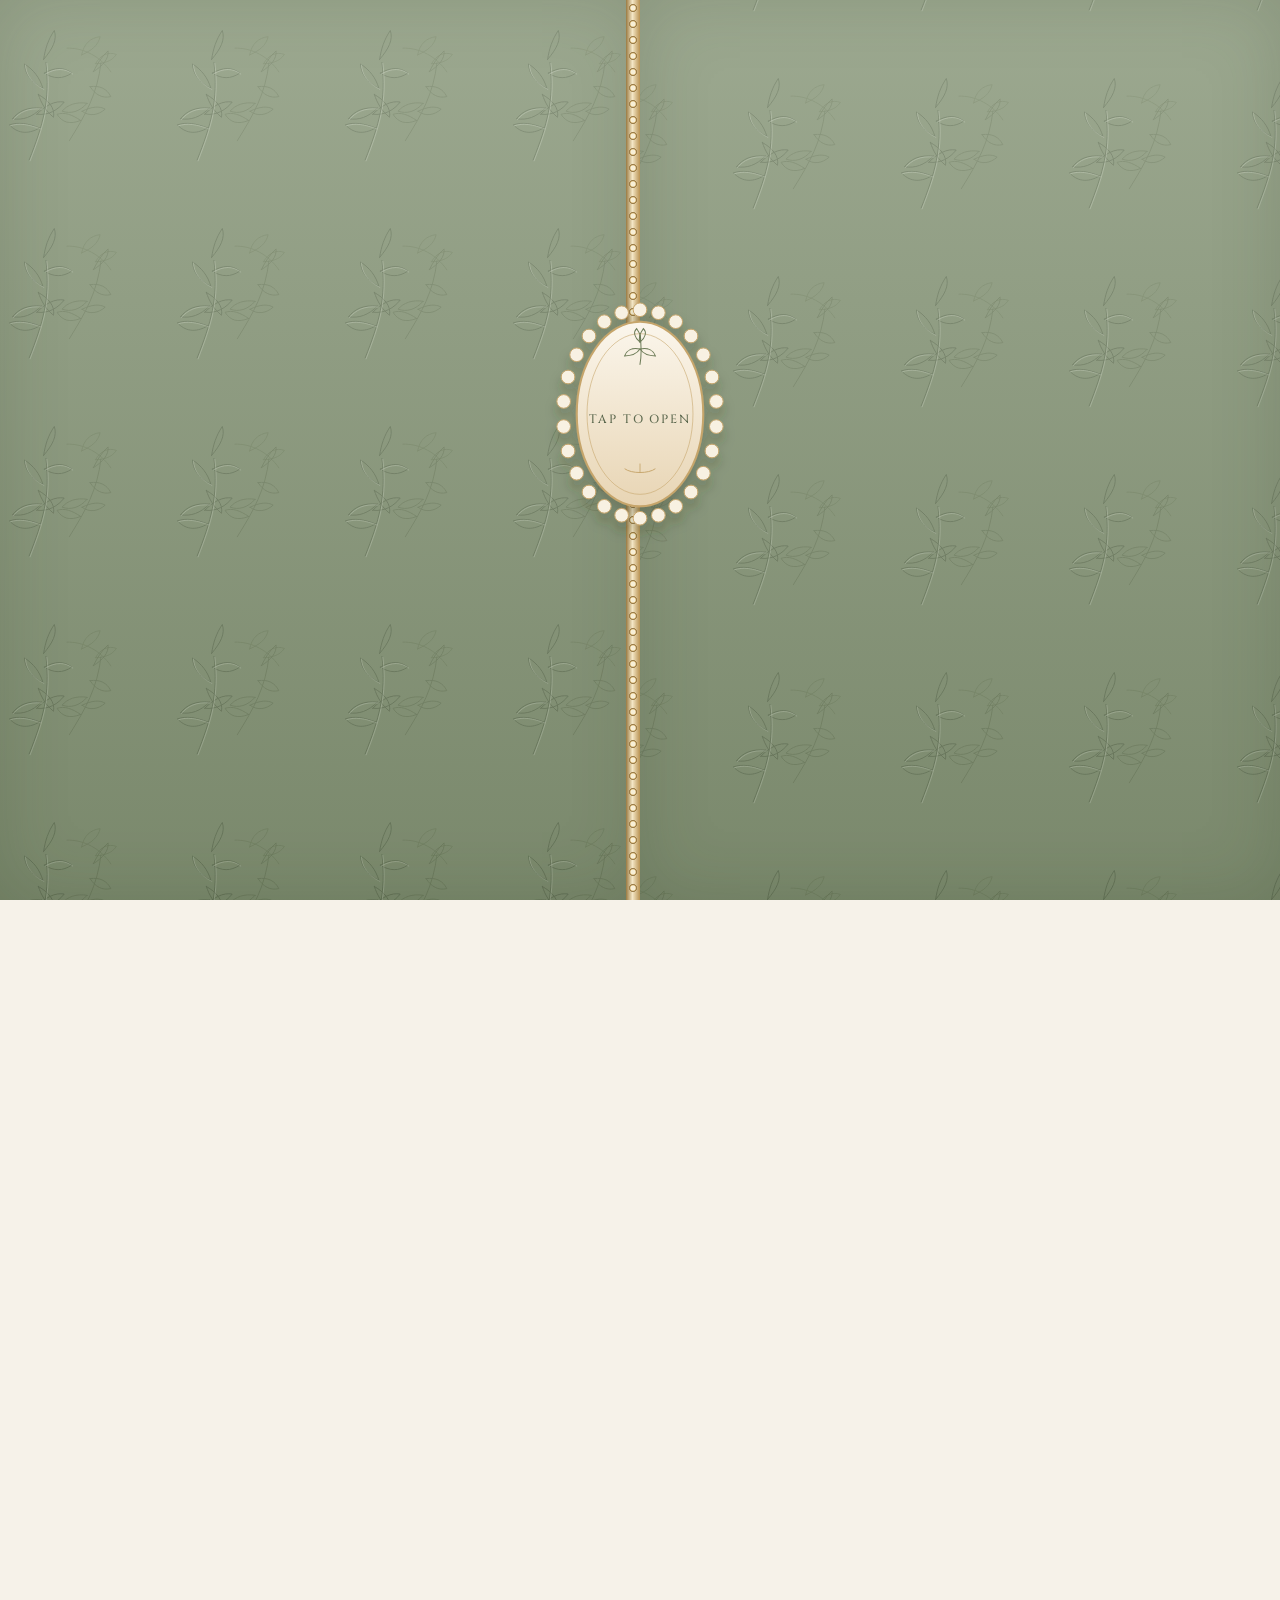
==== commit 42f91c82: "Revert "Play Vaaroon from the local recording and simplify the wedding details." This reverts commit" ====
--- a/index.html
+++ b/index.html
@@ -4,13 +4,12 @@
   <meta charset="UTF-8">
   <meta name="viewport" content="width=device-width, initial-scale=1">
   <meta name="theme-color" content="#7f8d70">
-  <meta name="referrer" content="strict-origin-when-cross-origin">
   <title>Abhishek &amp; Tanu Wedding Invitation</title>
   <meta name="description" content="You are invited to the wedding of Abhishek Singh and Tanushree Singh on Friday, 20 November 2026 at S.S. Garden Palace, Virar West.">
   <link rel="preconnect" href="https://fonts.googleapis.com">
   <link rel="preconnect" href="https://fonts.gstatic.com" crossorigin>
   <link href="https://fonts.googleapis.com/css2?family=Alex+Brush&family=Cinzel:wght@400;500;600&family=Cormorant+Garamond:ital,wght@0,400;0,500;0,600;1,400;1,500&family=Great+Vibes&family=Parisienne&display=swap" rel="stylesheet">
-  <link rel="stylesheet" href="styles.css?v=garden17">
+  <link rel="stylesheet" href="styles.css?v=garden11">
 </head>
 <body class="is-locked">
   <div class="preloader" id="preloader">
@@ -22,7 +21,8 @@
     <svg viewBox="0 0 24 24" width="18" height="18" aria-hidden="true"><path fill="currentColor" d="M9 18a3 3 0 1 1-2-2.83V6.2l10-2.2v8.2A3 3 0 1 1 15 15V7.1l-6 1.3V18z"/></svg>
   </button>
 
-  <audio id="local-music" src="assets/vaaroon.mp3" loop preload="auto"></audio>
+  <div id="yt-host" class="yt-host" aria-hidden="true"></div>
+  <audio id="local-music" loop preload="none"></audio>
 
   <main>
     <section class="hero" id="hero">
@@ -167,7 +167,6 @@
     </section>
 
     <section class="section countdown" aria-label="Countdown">
-      <p class="eyebrow reveal">Until we say yes</p>
       <h2 class="section-title reveal">Counting Down to Forever</h2>
       <div class="count-grid reveal">
         <div><div class="count-box"><b id="days">00</b></div><span>Days</span></div>
@@ -188,7 +187,7 @@
             With the divine blessings of Lord Shiva and Mata Parvati, and the love of our families, Abhishek and Tanushree begin a new chapter together.
           </p>
           <p class="reveal">
-            We feel grateful to celebrate this union with the people who mean the most to us, and we look forward to the joy, laughter and blessings that will fill our wedding day.
+            We feel grateful to celebrate this union with the people who mean the most to us, and we look forward to the joy, laughter and blessings that will fill our wedding days.
           </p>
           <p class="reveal">
             Join us as we step into forever with love, faith and the warmth of family around us.
@@ -197,43 +196,37 @@
       </div>
     </section>
 
-    <section class="section details" id="events">
-      <div class="details-bloom" id="details-petals" aria-hidden="true"></div>
-      <div class="details-stage reveal">
-        <p class="eyebrow">You are invited</p>
-        <h2 class="section-title">The Wedding</h2>
-        <span class="invite-ornament" aria-hidden="true"></span>
-        <article class="details-card">
-          <ul class="details-facts">
-            <li class="fact">
-              <span class="fact-icon" aria-hidden="true">
-                <svg viewBox="0 0 24 24" width="22" height="22"><rect x="3.5" y="5" width="17" height="15.5" rx="2" fill="none" stroke="currentColor" stroke-width="1.6"/><path d="M3.5 10h17M8 3.5v3M16 3.5v3" fill="none" stroke="currentColor" stroke-width="1.6" stroke-linecap="round"/></svg>
-              </span>
-              <p class="fact-label">Date</p>
-              <p class="fact-value">20</p>
-              <p class="fact-note">November 2026</p>
-            </li>
-            <li class="fact">
-              <span class="fact-icon" aria-hidden="true">
-                <svg viewBox="0 0 24 24" width="22" height="22"><circle cx="9" cy="12" r="5.2" fill="none" stroke="currentColor" stroke-width="1.6"/><circle cx="15" cy="12" r="5.2" fill="none" stroke="currentColor" stroke-width="1.6"/></svg>
-              </span>
-              <p class="fact-label">Day</p>
-              <p class="fact-value">Friday</p>
-              <p class="fact-note">Evening</p>
-            </li>
-            <li class="fact">
-              <span class="fact-icon" aria-hidden="true">
-                <svg viewBox="0 0 24 24" width="22" height="22"><circle cx="12" cy="12" r="8" fill="none" stroke="currentColor" stroke-width="1.6"/><path d="M12 8v4.5l3 2" fill="none" stroke="currentColor" stroke-width="1.6" stroke-linecap="round"/></svg>
-              </span>
-              <p class="fact-label">Time</p>
-              <p class="fact-value">7:00</p>
-              <p class="fact-note">PM onwards</p>
-            </li>
-          </ul>
-          <div class="details-venue">
-            <span class="venue-pin" aria-hidden="true">
-              <svg viewBox="0 0 24 24" width="22" height="22"><path d="M12 21s7-6.1 7-11a7 7 0 1 0-14 0c0 4.9 7 11 7 11z" fill="none" stroke="currentColor" stroke-width="1.6"/><circle cx="12" cy="10" r="2.2" fill="currentColor"/></svg>
-            </span>
+    <section class="section events" id="events">
+      <h2 class="section-title reveal">Program Timeline</h2>
+      <div class="events-list">
+        <article class="event reveal">
+          <header>
+            <h3>Sangeet</h3>
+            <p class="event-date">18 November 2026</p>
+            <p class="event-time">Wednesday</p>
+          </header>
+        </article>
+        <article class="event reveal">
+          <header>
+            <h3>Haldi</h3>
+            <p class="event-date">19 November 2026</p>
+            <p class="event-time">Thursday</p>
+          </header>
+        </article>
+        <article class="event reveal">
+          <header>
+            <h3>Mehandi</h3>
+            <p class="event-date">19 November 2026</p>
+            <p class="event-time">Thursday</p>
+          </header>
+        </article>
+        <article class="event event-final reveal">
+          <header>
+            <h3>Wedding</h3>
+            <p class="event-date">20 November 2026</p>
+            <p class="event-time">Friday · 7:00 PM Onwards</p>
+          </header>
+          <footer>
             <p class="venue-label">Venue</p>
             <p class="venue-name">S.S. Garden Palace</p>
             <p class="venue-street">Y K Nagar, Virar West, Vasai-Virar<br>Maharashtra 401303</p>
@@ -243,11 +236,10 @@
                 src="https://maps.google.com/maps?q=19.464353,72.804677&amp;z=16&amp;hl=en&amp;output=embed"
                 loading="lazy"
                 referrerpolicy="no-referrer-when-downgrade"
-                tabindex="-1"></iframe>
-              <a class="map-open" href="https://www.google.com/maps/search/?api=1&amp;query=S.S.+Garden+Palace%2C+Y+K+Nagar%2C+Virar+West%2C+Vasai-Virar%2C+Maharashtra+401303" target="_blank" rel="noopener noreferrer">View the map</a>
+                allowfullscreen></iframe>
             </div>
-            <a class="btn ghost details-map" href="https://www.google.com/maps/search/?api=1&amp;query=S.S.+Garden+Palace%2C+Y+K+Nagar%2C+Virar+West%2C+Vasai-Virar%2C+Maharashtra+401303" target="_blank" rel="noopener noreferrer">Get directions</a>
-          </div>
+            <a class="btn maps-btn" href="https://www.google.com/maps/search/?api=1&amp;query=S.S.+Garden+Palace%2C+Y+K+Nagar%2C+Virar+West%2C+Vasai-Virar%2C+Maharashtra+401303" target="_blank" rel="noopener noreferrer">Open in Google Maps</a>
+          </footer>
         </article>
       </div>
     </section>
@@ -256,16 +248,10 @@
       <h2 class="section-title reveal">With Blessings From</h2>
       <div class="bless-grid">
         <article class="reveal">
-          <span class="bless-mark" aria-hidden="true">
-            <svg viewBox="0 0 24 24" width="22" height="22"><path d="M12 20c4-3 7-6.2 7-10a4 4 0 0 0-7-2 4 4 0 0 0-7 2c0 3.8 3 7 7 10z" fill="none" stroke="currentColor" stroke-width="1.5"/></svg>
-          </span>
           <h4>Groom’s Parents</h4>
           <p>Mrs. Mamata Singh &amp; Mr. Mukesh Singh</p>
         </article>
         <article class="reveal">
-          <span class="bless-mark" aria-hidden="true">
-            <svg viewBox="0 0 24 24" width="22" height="22"><path d="M12 20c4-3 7-6.2 7-10a4 4 0 0 0-7-2 4 4 0 0 0-7 2c0 3.8 3 7 7 10z" fill="none" stroke="currentColor" stroke-width="1.5"/></svg>
-          </span>
           <h4>Bride’s Parents</h4>
           <p>Mrs. Jyotsna Singh &amp; Mr. Tarani Kumar Singh</p>
         </article>
@@ -282,6 +268,6 @@
     </footer>
   </main>
 
-  <script src="invite.js?v=garden6"></script>
+  <script src="invite.js?v=garden1"></script>
 </body>
 </html>
--- a/styles.css
+++ b/styles.css
@@ -74,16 +74,15 @@
 }
 .music[hidden] { display: none; }
 .music[aria-pressed="true"] { background: var(--gold); color: var(--maroon); }
-#yt-host {
+.yt-host {
   position: fixed;
-  right: 0;
-  bottom: 0;
-  width: 320px;
-  height: 180px;
-  opacity: 0.01;
+  width: 1px;
+  height: 1px;
+  left: -9999px;
+  top: 0;
+  overflow: hidden;
+  opacity: 0;
   pointer-events: none;
-  z-index: 0;
-  border: 0;
 }
 
 /* ---------- Hero ---------- */
@@ -372,7 +371,7 @@
 .section {
   padding: 64px 18px;
 }
-.card, .details-card, .venue-card, .blessings article {
+.card, .event, .venue-card, .blessings article {
   background: #fff;
   border: var(--rule);
   box-shadow: 0 10px 40px rgba(0, 0, 0, 0.05);
@@ -390,8 +389,7 @@
   pointer-events: none;
   overflow: hidden;
 }
-.invite-petals i,
-.details-bloom i {
+.invite-petals i {
   position: absolute;
   top: -12%;
   width: 10px;
@@ -401,8 +399,7 @@
   opacity: 0.35;
   animation: petal-fall linear infinite;
 }
-.invite-petals i:nth-child(odd),
-.details-bloom i:nth-child(odd) {
+.invite-petals i:nth-child(odd) {
   background: linear-gradient(135deg, #f3e2dc, #6e7d62);
   width: 8px;
   height: 11px;
@@ -637,13 +634,7 @@
 }
 
 /* ---------- Countdown ---------- */
-.countdown {
-  text-align: center;
-  background:
-    radial-gradient(ellipse at 50% 0%, rgba(198, 165, 107, 0.16), transparent 55%),
-    #fff;
-}
-.countdown .eyebrow { margin-bottom: 6px; }
+.countdown { text-align: center; background: #fff; }
 .section-title {
   margin: 0;
   font-family: var(--script);
@@ -712,34 +703,15 @@
   margin: 0 auto;
 }
 .story-photo {
-  position: relative;
   margin: 0;
   overflow: hidden;
   border: var(--rule);
-  border-radius: 18px;
-  box-shadow: 0 16px 40px rgba(62, 75, 55, 0.12);
 }
 .story-photo img {
   width: 100%;
   height: min(58vh, 520px);
   object-fit: cover;
   object-position: center 18%;
-  animation: photo-drift 18s ease-in-out infinite alternate;
-}
-.story-photo figcaption {
-  margin: 0;
-  padding: 10px 14px 12px;
-  background: #fffdf8;
-  font-family: var(--heading);
-  font-size: 11px;
-  letter-spacing: 0.18em;
-  text-transform: uppercase;
-  text-align: center;
-  color: var(--gold-deep);
-}
-@keyframes photo-drift {
-  from { transform: scale(1); }
-  to { transform: scale(1.05); }
 }
 .story-text {
   text-align: center;
@@ -754,215 +726,126 @@
   .story-text { text-align: left; }
 }
 
-/* ---------- Wedding details ---------- */
-.details {
-  position: relative;
-  overflow: hidden;
-  text-align: center;
-  background:
-    radial-gradient(ellipse at 50% 0%, rgba(127, 141, 112, 0.2), transparent 58%),
-    url("assets/leaf-tile.svg") center 12% / 280px no-repeat,
-    var(--cream);
-}
-.details-bloom {
-  position: absolute;
-  inset: 0;
-  pointer-events: none;
-  overflow: hidden;
-}
-.details-stage {
-  position: relative;
-  z-index: 1;
-  width: min(100%, 720px);
-  margin: 0 auto;
-}
-.details .section-title { margin-top: 4px; }
-.details .invite-ornament { margin-top: 16px; }
-.details-card {
-  margin-top: 26px;
-  padding: 18px 10px 22px;
-  text-align: center;
-  border-radius: 22px;
-  background:
-    linear-gradient(#fffdf8, #fffdf8) padding-box,
-    linear-gradient(160deg, rgba(198, 165, 107, 0.85), rgba(127, 141, 112, 0.45)) border-box;
-  border: 1px solid transparent;
-  box-shadow: 0 18px 50px rgba(62, 75, 55, 0.1);
-}
-.details-facts {
-  display: grid;
-  grid-template-columns: repeat(3, minmax(0, 1fr));
-  gap: 8px;
-  margin: 0;
-  padding: 0;
-  list-style: none;
-}
-.fact {
-  margin: 0;
-  min-width: 0;
-  padding: 12px 4px 10px;
-  border-radius: 16px;
-  background: linear-gradient(180deg, rgba(127, 141, 112, 0.14), rgba(255, 253, 248, 0.4));
-}
-.fact-icon {
-  display: grid;
-  place-items: center;
-  width: 34px;
-  height: 34px;
-  margin: 0 auto;
-  border-radius: 50%;
-  background: #fff;
-  color: var(--maroon);
-  box-shadow: 0 8px 18px rgba(62, 75, 55, 0.08);
-}
-.fact-icon svg { width: 16px; height: 16px; }
-.fact-label {
-  margin: 8px 0 0;
-  font-family: var(--heading);
-  font-size: 9px;
-  letter-spacing: 0.12em;
-  text-transform: uppercase;
-  color: var(--gold-deep);
-}
-.fact-value {
-  margin: 4px 0 0;
-  font-family: var(--heading);
-  font-size: 16px;
-  font-weight: 500;
-  letter-spacing: 0;
-  line-height: 1.1;
-  color: var(--maroon);
-}
-.fact-note {
-  margin: 2px 0 0;
-  font-size: 12px;
-  line-height: 1.25;
-  font-style: italic;
-  color: var(--ink-soft);
-}
-.details-stage.is-in .fact {
-  animation: fact-in 0.75s cubic-bezier(0.22, 0.9, 0.28, 1) both;
-}
-.details-stage.is-in .fact:nth-child(2) { animation-delay: 0.12s; }
-.details-stage.is-in .fact:nth-child(3) { animation-delay: 0.24s; }
-.details-stage.is-in .fact-icon {
-  animation: icon-pop 0.6s cubic-bezier(0.22, 0.9, 0.28, 1) both;
-}
-.details-stage.is-in .fact:nth-child(2) .fact-icon { animation-delay: 0.18s; }
-.details-stage.is-in .fact:nth-child(3) .fact-icon { animation-delay: 0.3s; }
-@keyframes fact-in {
-  from { opacity: 0; transform: translateY(18px) scale(0.97); }
-  to { opacity: 1; transform: none; }
-}
-@keyframes icon-pop {
-  from { opacity: 0; transform: scale(0.5); }
-  to { opacity: 1; transform: none; }
-}
-.details-venue {
+/* ---------- Events ---------- */
+.events { background: #fff; }
+.events .section-title,
+.venue-block .section-title,
+.blessings .section-title { text-align: center; }
+.venue-block { background: var(--cream); }
+.venue-card {
+  width: min(100%, 520px);
+  margin: 28px auto 0;
+  padding: 32px 24px;
+  text-align: center;
+}
+.maps-btn {
+  display: inline-block;
+  width: auto;
+  min-width: 220px;
   margin-top: 16px;
-  padding: 8px 8px 4px;
-}
-.venue-pin {
-  display: grid;
-  place-items: center;
-  width: 46px;
-  height: 46px;
-  margin: 0 auto 8px;
-  border-radius: 50%;
-  background: var(--maroon);
-  color: var(--cream);
-  animation: pin-bob 2.6s ease-in-out infinite;
-}
-@keyframes pin-bob {
-  0%, 100% { transform: translateY(0); }
-  50% { transform: translateY(-6px); }
-}
-.venue-label {
-  margin: 0;
-  font-family: var(--heading);
-  font-size: 10px;
-  letter-spacing: 0.22em;
-  text-transform: uppercase;
-  color: var(--gold-deep);
-}
-.venue-name {
-  margin: 8px 0 0;
-  font-family: var(--script);
-  font-size: clamp(34px, 8vw, 46px);
-  line-height: 1.05;
-  letter-spacing: 0;
-  text-transform: none;
-  color: var(--maroon);
-}
-.venue-street { margin: 8px 0 0; color: var(--ink-soft); }
+  text-decoration: none;
+}
+.event footer .maps-btn {
+  width: 100%;
+  margin-top: 14px;
+}
 .map-frame {
-  position: relative;
-  height: 210px;
-  margin: 18px 0 0;
+  height: 230px;
+  margin: 16px 0 0;
   overflow: hidden;
   border-radius: 16px;
-  border: 1px solid rgba(140, 124, 90, 0.35);
-  box-shadow: inset 0 0 0 1px rgba(255, 253, 248, 0.6);
+  border: 1px solid rgba(140, 124, 90, 0.28);
 }
 .map-frame iframe {
   display: block;
   width: 100%;
   height: 100%;
   border: 0;
-  pointer-events: none;
-}
-.map-open {
-  position: absolute;
-  left: 12px;
-  bottom: 12px;
-  padding: 7px 12px;
-  border-radius: 999px;
-  background: rgba(255, 253, 248, 0.94);
-  color: var(--maroon);
-  font-family: var(--heading);
-  font-size: 10px;
-  letter-spacing: 0.16em;
-  text-transform: uppercase;
-  text-decoration: none;
-  box-shadow: 0 6px 16px rgba(62, 75, 55, 0.16);
-}
-a.btn.details-map {
-  display: inline-flex;
-  width: auto;
-  min-width: 210px;
-  margin: 22px auto 0;
-  padding: 0 26px;
-  border: 1px solid #3e4b37;
-  border-radius: 999px;
-  background: #3e4b37;
-  color: #f7f3ea;
-  text-decoration: none;
-  box-shadow: none;
-}
-a.btn.details-map:hover,
-a.btn.details-map:focus-visible {
-  background: #fffdf8;
-  color: #3e4b37;
-  transform: translateY(-3px);
-  box-shadow: 0 10px 22px rgba(62, 75, 55, 0.16);
 }
 .thanks .btn.ghost {
   margin: 12px 8px 0;
   text-decoration: none;
 }
-@media (min-width: 700px) {
-  .details-card { padding: 26px 22px 28px; }
-  .details-facts { gap: 12px; }
-  .fact { padding: 16px 12px 14px; }
-  .fact-icon { width: 46px; height: 46px; }
-  .fact-icon svg { width: 22px; height: 22px; }
-  .fact-label { margin-top: 10px; font-size: 10px; letter-spacing: 0.22em; }
-  .fact-value { font-size: 28px; letter-spacing: 0.04em; }
-  .fact-note { font-size: 18px; }
-}
+.events-list {
+  display: grid;
+  gap: 18px;
+  width: min(100%, 720px);
+  margin: 28px auto 0;
+}
+.event { padding: 0; overflow: hidden; }
+.events-list .event.reveal { transition-delay: 0s; }
+.events-list .event.reveal:nth-child(1) { transition-delay: 0.05s; }
+.events-list .event.reveal:nth-child(2) { transition-delay: 0.15s; }
+.events-list .event.reveal:nth-child(3) { transition-delay: 0.25s; }
+.events-list .event.reveal:nth-child(4) { transition-delay: 0.35s; }
+.event.reveal.is-in {
+  animation: event-lift 0.8s cubic-bezier(0.22, 0.9, 0.28, 1) both;
+}
+@keyframes event-lift {
+  from { opacity: 0; transform: translateY(22px) scale(0.98); }
+  to { opacity: 1; transform: none; }
+}
+.event header {
+  padding: 24px 22px 22px;
+  text-align: center;
+  background:
+    linear-gradient(180deg, rgba(127, 141, 112, 0.1), transparent),
+    #fffdf8;
+}
+.event:not(.event-final) header { padding-bottom: 26px; }
+.event-final.is-in header h3 {
+  animation: wedding-glow 2.4s ease-in-out infinite;
+}
+@keyframes wedding-glow {
+  0%, 100% { text-shadow: none; }
+  50% { text-shadow: 0 0 14px rgba(201, 162, 39, 0.35); }
+}
+.event h3 {
+  margin: 0;
+  font-family: var(--script);
+  font-weight: 400;
+  font-size: 40px;
+  letter-spacing: 0;
+  text-transform: none;
+  line-height: 1;
+  color: var(--maroon);
+}
+.event-date { margin: 10px 0 0; font-size: 20px; }
+.event-time { margin: 4px 0 0; color: var(--ink-soft); font-style: italic; }
+.event footer {
+  padding: 18px 22px 24px;
+  text-align: center;
+  border-top: var(--rule);
+}
+.venue-label {
+  margin: 0;
+  font-family: var(--heading);
+  font-size: 10px;
+  letter-spacing: 0.22em;
+  text-transform: uppercase;
+  color: var(--gold-deep);
+}
+.venue-name {
+  margin: 8px 0 0;
+  font-family: var(--heading);
+  font-size: 18px;
+  letter-spacing: 0.08em;
+  text-transform: uppercase;
+  color: var(--maroon);
+}
+.venue-street { margin: 8px 0 0; color: var(--ink-soft); }
+.maps {
+  display: inline-block;
+  margin-top: 14px;
+  color: var(--maroon);
+  font-family: var(--heading);
+  font-size: 11px;
+  letter-spacing: 0.16em;
+  text-transform: uppercase;
+}
+.event-final header { background: linear-gradient(180deg, rgba(127, 141, 112, 0.16), transparent), #fffdf8; }
 
 /* ---------- Blessings ---------- */
-.blessings .section-title { text-align: center; }
 .bless-grid {
   display: grid;
   gap: 14px;
@@ -972,21 +855,6 @@
 .blessings article {
   padding: 22px 18px;
   text-align: center;
-  transition: transform 0.35s ease, box-shadow 0.35s ease;
-}
-.blessings article:hover {
-  transform: translateY(-4px);
-  box-shadow: 0 16px 36px rgba(62, 75, 55, 0.1);
-}
-.bless-mark {
-  display: grid;
-  place-items: center;
-  width: 42px;
-  height: 42px;
-  margin: 0 auto 10px;
-  border-radius: 50%;
-  background: rgba(127, 141, 112, 0.14);
-  color: var(--maroon);
 }
 .blessings h4 {
   margin: 0;
@@ -1008,36 +876,30 @@
   width: 100%;
   min-height: 48px;
   margin-top: 18px;
-  border: 1px solid #3e4b37;
+  border: 0;
   border-radius: 999px;
-  background: #3e4b37;
-  color: #f7f3ea;
+  background: var(--maroon);
+  color: var(--cream);
   font-family: var(--heading);
   font-size: 12px;
   letter-spacing: 0.18em;
   text-transform: uppercase;
   cursor: pointer;
-  transition: background 0.25s ease, color 0.25s ease, transform 0.25s ease, box-shadow 0.25s ease;
-}
-.btn:hover,
-.btn:focus-visible {
-  background: #fffdf8;
-  color: #3e4b37;
-  transform: translateY(-3px);
-  box-shadow: 0 10px 22px rgba(62, 75, 55, 0.16);
 }
 .btn.ghost {
   width: auto;
   padding: 0 22px;
-  background: #3e4b37;
-  border-color: #3e4b37;
-  color: #f7f3ea;
+  background: transparent;
+  border: 1px solid var(--gold-deep);
+  color: var(--maroon);
 }
 .btn.save-date {
   width: auto;
   min-width: 210px;
   margin-top: 22px;
   padding: 0 26px;
+  background: #3e4b37;
+  color: #f7f3ea;
   letter-spacing: 0.14em;
 }
 
@@ -1086,16 +948,16 @@
 }
 .thanks .btn.ghost {
   margin-top: 22px;
-  background: #3e4b37;
-  border-color: #3e4b37;
-  color: #f7f3ea;
+  border-color: var(--maroon);
+  color: var(--maroon);
+  transition: background 0.25s ease, color 0.25s ease, transform 0.25s ease, box-shadow 0.25s ease;
 }
 .thanks .btn.ghost:hover,
 .thanks .btn.ghost:focus-visible {
-  background: #fffdf8;
-  color: #3e4b37;
+  background: var(--maroon);
+  color: var(--cream);
   transform: translateY(-3px);
-  box-shadow: 0 10px 22px rgba(62, 75, 55, 0.16);
+  box-shadow: 0 10px 22px rgba(62, 75, 55, 0.18);
 }
 
 /* ---------- Reveal ---------- */
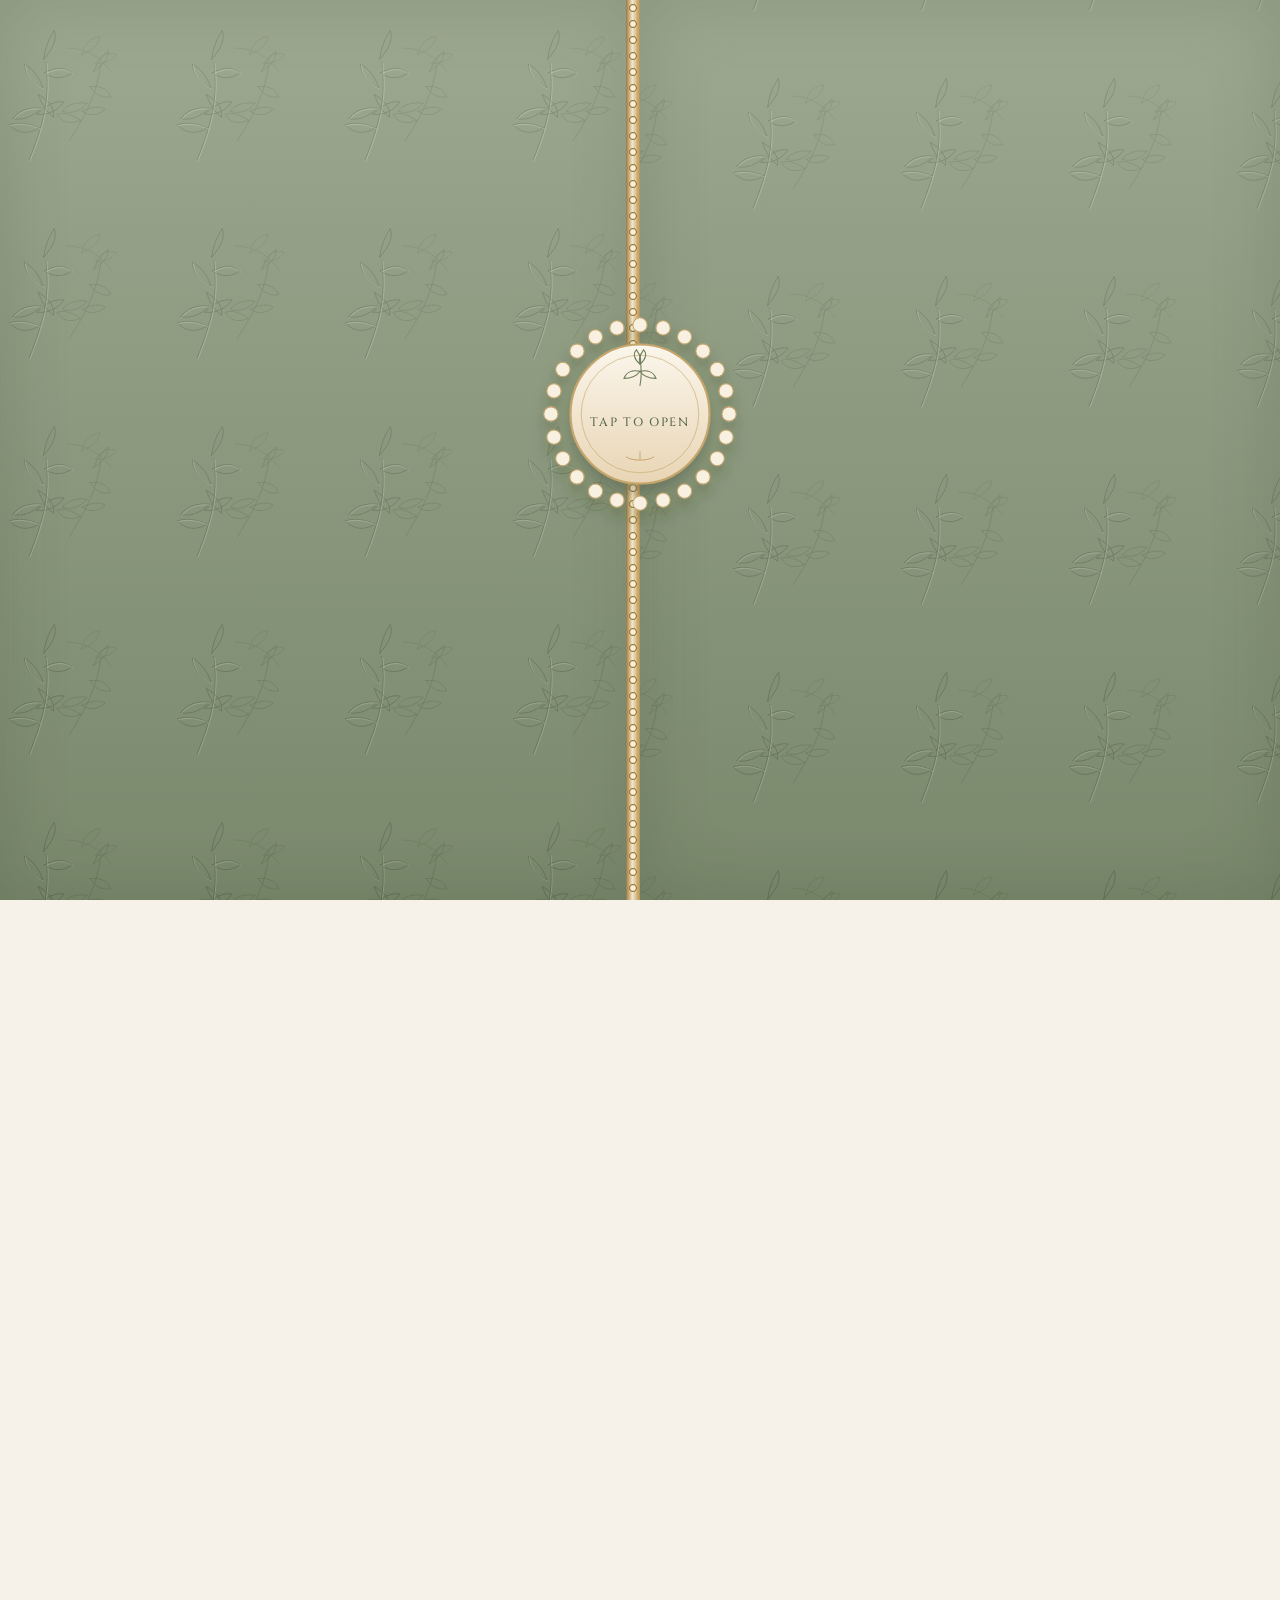
==== commit 88d1bfc1: "update the design" ====
--- a/index.html
+++ b/index.html
@@ -9,9 +9,20 @@
   <link rel="preconnect" href="https://fonts.googleapis.com">
   <link rel="preconnect" href="https://fonts.gstatic.com" crossorigin>
   <link href="https://fonts.googleapis.com/css2?family=Alex+Brush&family=Cinzel:wght@400;500;600&family=Cormorant+Garamond:ital,wght@0,400;0,500;0,600;1,400;1,500&family=Great+Vibes&family=Parisienne&display=swap" rel="stylesheet">
-  <link rel="stylesheet" href="styles.css?v=garden11">
+  <link rel="stylesheet" href="styles.css?v=garden22">
 </head>
 <body class="is-locked">
+  <svg xmlns="http://www.w3.org/2000/svg" style="display:none" aria-hidden="true">
+    <symbol id="icon-leaf" viewBox="0 0 24 24"><path fill="currentColor" d="M12 3c5 2 8 7 8 12-3 1-6 1-8 1s-5 0-8-1c0-5 3-10 8-12zm0 4.2c-1.8 1.4-3.1 3.6-3.6 6.3 1.1.2 2.3.3 3.6.3s2.5-.1 3.6-.3c-.5-2.7-1.8-4.9-3.6-6.3z"/></symbol>
+    <symbol id="icon-lotus" viewBox="0 0 24 24"><path fill="currentColor" d="M12 20c-2.2-1.4-4-3.4-5-5.8 1.7.6 3.4.9 5 .9s3.3-.3 5-.9c-1 2.4-2.8 4.4-5 5.8zm0-7.5c-1.5-1.3-2.5-3-3-4.9 1 .7 2 1.1 3 1.1s2-.4 3-1.1c-.5 1.9-1.5 3.6-3 4.9zM7.2 8.2C6 6.5 5.4 4.7 5.2 3c1.5 1 2.8 1.7 4 2.1-.8 1.1-1.5 2.1-2 3.1zm9.6 0c-.5-1-.2-2-2-3.1 1.2-.4 2.5-1.1 4-2.1-.2 1.7-.8 3.5-2 5.2zM12 21.5c-3.5-2.2-6-5.4-7.2-9 2.3 1 4.8 1.5 7.2 1.5s4.9-.5 7.2-1.5c-1.2 3.6-3.7 6.8-7.2 9z"/></symbol>
+    <symbol id="icon-music" viewBox="0 0 24 24"><path fill="currentColor" d="M10 16.5a2.5 2.5 0 1 1-2-2.45V6.2l10-2.2v8.3a2.5 2.5 0 1 1-2 2.45V7.2l-6 1.3v8z"/></symbol>
+    <symbol id="icon-haldi" viewBox="0 0 24 24"><path fill="currentColor" d="M12 3.5c2.4 1.6 4 4.2 4 7.1 0 1.4-.4 2.7-1.1 3.8l1.6 5.1H7.5l1.6-5.1A7 7 0 0 1 8 10.6c0-2.9 1.6-5.5 4-7.1zm0 2.4c-1.5 1.2-2.4 3-2.4 4.7 0 1.1.3 2.1.9 3h3c.6-.9.9-1.9.9-3 0-1.7-.9-3.5-2.4-4.7z"/></symbol>
+    <symbol id="icon-mehndi" viewBox="0 0 24 24"><path fill="currentColor" d="M12 2.8c.8 1.4 1.2 2.8 1.2 4.2 0 .7-.1 1.3-.3 1.9h2.6c1.3 0 2.3 1 2.3 2.3v1.1c1.1.3 1.9 1.3 1.9 2.5 0 1.1-.7 2-1.7 2.4v5.1h-2.2v-4.4h-1.4v4.4H11.2v-4.4H9.8v4.4H7.6v-5.1A2.5 2.5 0 0 1 5.9 12c0-1.2.8-2.2 1.9-2.5V8.4c0-1.1.8-2 1.9-2.2.1-.7.2-1.4.2-2.2 0-1.2.3-2.4.9-3.4.4.7.8 1.5 1.2 2.2z"/></symbol>
+    <symbol id="icon-rings" viewBox="0 0 24 24"><path fill="currentColor" d="M9.2 7.2a5.3 5.3 0 1 1 0 10.6 5.3 5.3 0 0 1 0-10.6zm0 2a3.3 3.3 0 1 0 0 6.6 3.3 3.3 0 0 0 0-6.6zm5.6-2a5.3 5.3 0 1 1 0 10.6 5.3 5.3 0 0 1 0-10.6zm0 2a3.3 3.3 0 1 0 0 6.6 3.3 3.3 0 0 0 0-6.6z"/></symbol>
+    <symbol id="icon-pin" viewBox="0 0 24 24"><path fill="currentColor" d="M12 2.5a6 6 0 0 1 6 6c0 4.2-4.4 9.6-5.5 10.9a.7.7 0 0 1-1 0C10.4 18.1 6 12.7 6 8.5a6 6 0 0 1 6-6zm0 2a4 4 0 1 0 0 8 4 4 0 0 0 0-8zm0 2a2 2 0 1 1 0 4 2 2 0 0 1 0-4z"/></symbol>
+    <symbol id="icon-heart" viewBox="0 0 24 24"><path fill="currentColor" d="M12 20.2S3.5 14.4 3.5 9.2A4.7 4.7 0 0 1 12 6.4a4.7 4.7 0 0 1 8.5 2.8c0 5.2-8.5 11-8.5 11z"/></symbol>
+  </svg>
+
   <div class="preloader" id="preloader">
     <div class="preloader__mark">A&amp;T</div>
     <p>Loading your invitation</p>
@@ -22,7 +33,7 @@
   </button>
 
   <div id="yt-host" class="yt-host" aria-hidden="true"></div>
-  <audio id="local-music" loop preload="none"></audio>
+  <audio id="local-music" loop preload="auto" src="assets/music.mp3"></audio>
 
   <main>
     <section class="hero" id="hero">
@@ -40,7 +51,7 @@
         <div class="door door--l"></div>
         <div class="door door--r"></div>
         <button class="seal" id="hero-tap" type="button" aria-label="Tap to open the invitation">
-          <svg class="seal__frame" viewBox="0 0 220 300" aria-hidden="true">
+          <svg class="seal__frame" viewBox="0 0 220 220" preserveAspectRatio="xMidYMid meet" aria-hidden="true">
             <defs>
               <linearGradient id="sealFill" x1="0" y1="0" x2="0" y2="1">
                 <stop offset="0" stop-color="#fbf6ec"/>
@@ -50,45 +61,43 @@
                 <feDropShadow dx="0" dy="10" stdDeviation="7" flood-color="#2f3a28" flood-opacity="0.28"/>
               </filter>
             </defs>
-            <g filter="url(#sealShadow)">
-              <circle cx="110" cy="28" r="8" fill="#f8f1e2" stroke="#c6a56b" stroke-width="1.15"/>
-              <circle cx="131.5" cy="31.5" r="8" fill="#f8f1e2" stroke="#c6a56b" stroke-width="1.15"/>
-              <circle cx="151.8" cy="42" r="8" fill="#f8f1e2" stroke="#c6a56b" stroke-width="1.15"/>
-              <circle cx="169.7" cy="58.7" r="8" fill="#f8f1e2" stroke="#c6a56b" stroke-width="1.15"/>
-              <circle cx="184.1" cy="80.7" r="8" fill="#f8f1e2" stroke="#c6a56b" stroke-width="1.15"/>
-              <circle cx="194.2" cy="106.7" r="8" fill="#f8f1e2" stroke="#c6a56b" stroke-width="1.15"/>
-              <circle cx="199.3" cy="135.3" r="8" fill="#f8f1e2" stroke="#c6a56b" stroke-width="1.15"/>
-              <circle cx="199.3" cy="164.7" r="8" fill="#f8f1e2" stroke="#c6a56b" stroke-width="1.15"/>
-              <circle cx="194.2" cy="193.3" r="8" fill="#f8f1e2" stroke="#c6a56b" stroke-width="1.15"/>
-              <circle cx="184.1" cy="219.3" r="8" fill="#f8f1e2" stroke="#c6a56b" stroke-width="1.15"/>
-              <circle cx="169.7" cy="241.3" r="8" fill="#f8f1e2" stroke="#c6a56b" stroke-width="1.15"/>
-              <circle cx="151.8" cy="258" r="8" fill="#f8f1e2" stroke="#c6a56b" stroke-width="1.15"/>
-              <circle cx="131.5" cy="268.5" r="8" fill="#f8f1e2" stroke="#c6a56b" stroke-width="1.15"/>
-              <circle cx="110" cy="272" r="8" fill="#f8f1e2" stroke="#c6a56b" stroke-width="1.15"/>
-              <circle cx="88.5" cy="268.5" r="8" fill="#f8f1e2" stroke="#c6a56b" stroke-width="1.15"/>
-              <circle cx="68.2" cy="258" r="8" fill="#f8f1e2" stroke="#c6a56b" stroke-width="1.15"/>
-              <circle cx="50.3" cy="241.3" r="8" fill="#f8f1e2" stroke="#c6a56b" stroke-width="1.15"/>
-              <circle cx="35.9" cy="219.3" r="8" fill="#f8f1e2" stroke="#c6a56b" stroke-width="1.15"/>
-              <circle cx="25.8" cy="193.3" r="8" fill="#f8f1e2" stroke="#c6a56b" stroke-width="1.15"/>
-              <circle cx="20.7" cy="164.7" r="8" fill="#f8f1e2" stroke="#c6a56b" stroke-width="1.15"/>
-              <circle cx="20.7" cy="135.3" r="8" fill="#f8f1e2" stroke="#c6a56b" stroke-width="1.15"/>
-              <circle cx="25.8" cy="106.7" r="8" fill="#f8f1e2" stroke="#c6a56b" stroke-width="1.15"/>
-              <circle cx="35.9" cy="80.7" r="8" fill="#f8f1e2" stroke="#c6a56b" stroke-width="1.15"/>
-              <circle cx="50.3" cy="58.7" r="8" fill="#f8f1e2" stroke="#c6a56b" stroke-width="1.15"/>
-              <circle cx="68.2" cy="42" r="8" fill="#f8f1e2" stroke="#c6a56b" stroke-width="1.15"/>
-              <circle cx="88.5" cy="31.5" r="8" fill="#f8f1e2" stroke="#c6a56b" stroke-width="1.15"/>
-              <ellipse cx="110" cy="150" rx="74" ry="108" fill="url(#sealFill)" stroke="#c6a56b" stroke-width="2.4"/>
-              <ellipse cx="110" cy="150" rx="62" ry="94" fill="none" stroke="#c6a56b" stroke-width="0.8" opacity="0.85"/>
+            <g filter="url(#sealShadow)" id="seal-pearls">
+              <circle cx="110.0" cy="10.0" r="8" fill="#f8f1e2" stroke="#c6a56b" stroke-width="1.15"/>
+              <circle cx="135.9" cy="13.4" r="8" fill="#f8f1e2" stroke="#c6a56b" stroke-width="1.15"/>
+              <circle cx="160.0" cy="23.4" r="8" fill="#f8f1e2" stroke="#c6a56b" stroke-width="1.15"/>
+              <circle cx="180.7" cy="39.3" r="8" fill="#f8f1e2" stroke="#c6a56b" stroke-width="1.15"/>
+              <circle cx="196.6" cy="60.0" r="8" fill="#f8f1e2" stroke="#c6a56b" stroke-width="1.15"/>
+              <circle cx="206.6" cy="84.1" r="8" fill="#f8f1e2" stroke="#c6a56b" stroke-width="1.15"/>
+              <circle cx="210.0" cy="110.0" r="8" fill="#f8f1e2" stroke="#c6a56b" stroke-width="1.15"/>
+              <circle cx="206.6" cy="135.9" r="8" fill="#f8f1e2" stroke="#c6a56b" stroke-width="1.15"/>
+              <circle cx="196.6" cy="160.0" r="8" fill="#f8f1e2" stroke="#c6a56b" stroke-width="1.15"/>
+              <circle cx="180.7" cy="180.7" r="8" fill="#f8f1e2" stroke="#c6a56b" stroke-width="1.15"/>
+              <circle cx="160.0" cy="196.6" r="8" fill="#f8f1e2" stroke="#c6a56b" stroke-width="1.15"/>
+              <circle cx="135.9" cy="206.6" r="8" fill="#f8f1e2" stroke="#c6a56b" stroke-width="1.15"/>
+              <circle cx="110.0" cy="210.0" r="8" fill="#f8f1e2" stroke="#c6a56b" stroke-width="1.15"/>
+              <circle cx="84.1" cy="206.6" r="8" fill="#f8f1e2" stroke="#c6a56b" stroke-width="1.15"/>
+              <circle cx="60.0" cy="196.6" r="8" fill="#f8f1e2" stroke="#c6a56b" stroke-width="1.15"/>
+              <circle cx="39.3" cy="180.7" r="8" fill="#f8f1e2" stroke="#c6a56b" stroke-width="1.15"/>
+              <circle cx="23.4" cy="160.0" r="8" fill="#f8f1e2" stroke="#c6a56b" stroke-width="1.15"/>
+              <circle cx="13.4" cy="135.9" r="8" fill="#f8f1e2" stroke="#c6a56b" stroke-width="1.15"/>
+              <circle cx="10.0" cy="110.0" r="8" fill="#f8f1e2" stroke="#c6a56b" stroke-width="1.15"/>
+              <circle cx="13.4" cy="84.1" r="8" fill="#f8f1e2" stroke="#c6a56b" stroke-width="1.15"/>
+              <circle cx="23.4" cy="60.0" r="8" fill="#f8f1e2" stroke="#c6a56b" stroke-width="1.15"/>
+              <circle cx="39.3" cy="39.3" r="8" fill="#f8f1e2" stroke="#c6a56b" stroke-width="1.15"/>
+              <circle cx="60.0" cy="23.4" r="8" fill="#f8f1e2" stroke="#c6a56b" stroke-width="1.15"/>
+              <circle cx="84.1" cy="13.4" r="8" fill="#f8f1e2" stroke="#c6a56b" stroke-width="1.15"/>
+              <circle cx="110" cy="110" r="78" fill="url(#sealFill)" stroke="#c6a56b" stroke-width="2.4"/>
+              <circle cx="110" cy="110" r="66" fill="none" stroke="#c6a56b" stroke-width="0.8" opacity="0.85"/>
             </g>
             <g fill="none" stroke="#6d7c58" stroke-width="1.2" stroke-linecap="round">
-              <path d="M110 58c2 14 2 22 0 34"/>
-              <path d="M110 74c-10-2-16 2-18 8 8 0 14-2 18-8z"/>
-              <path d="M110 74c10-2 16 2 18 8-8 0-14-2-18-8z"/>
-              <path d="M110 66c-7-6-8-12-4-16 4 6 6 10 4 16z"/>
-              <path d="M110 66c7-6 8-12 4-16-4 6-6 10-4 16z"/>
+              <path d="M110 48c2 12 2 20 0 30"/>
+              <path d="M110 62c-10-2-16 2-18 8 8 0 14-2 18-8z"/>
+              <path d="M110 62c10-2 16 2 18 8-8 0-14-2-18-8z"/>
+              <path d="M110 54c-7-6-8-12-4-16 4 6 6 10 4 16z"/>
+              <path d="M110 54c7-6 8-12 4-16-4 6-6 10-4 16z"/>
             </g>
-            <path d="M92 214c8 6 28 6 36 0" fill="none" stroke="#c6a56b" stroke-width="1.1"/>
-            <path d="M110 208v10" stroke="#c6a56b" stroke-width="1"/>
+            <path d="M94 158c7 5 25 5 32 0" fill="none" stroke="#c6a56b" stroke-width="1.1"/>
+            <path d="M110 152v9" stroke="#c6a56b" stroke-width="1"/>
           </svg>
           <span class="seal__text">Tap to Open</span>
         </button>
@@ -115,6 +124,10 @@
     <section class="section invite-section" id="invite">
       <div class="invite-petals" id="invite-petals" aria-hidden="true"></div>
       <div class="card invite-card">
+        <div class="corner corner--tl" aria-hidden="true"></div>
+        <div class="corner corner--tr" aria-hidden="true"></div>
+        <div class="corner corner--bl" aria-hidden="true"></div>
+        <div class="corner corner--br" aria-hidden="true"></div>
         <p class="onkar reveal" aria-hidden="true">ॐ</p>
         <p class="shabad reveal">
           ॐ नमः शिवाय<br>
@@ -144,6 +157,7 @@
     <section class="section scratch" id="date">
       <div class="sparks" id="sparks" aria-hidden="true"></div>
       <div class="scratch-head reveal">
+        <span class="deco-icon deco-icon--float" aria-hidden="true"><svg><use href="#icon-heart"></use></svg></span>
         <p class="eyebrow">A Special Surprise</p>
         <h2>Scratch to Reveal</h2>
       </div>
@@ -167,7 +181,11 @@
     </section>
 
     <section class="section countdown" aria-label="Countdown">
-      <h2 class="section-title reveal">Counting Down to Forever</h2>
+      <div class="title-row reveal">
+        <span class="deco-icon" aria-hidden="true"><svg><use href="#icon-leaf"></use></svg></span>
+        <h2 class="section-title">Counting Down to Forever</h2>
+        <span class="deco-icon" aria-hidden="true"><svg><use href="#icon-leaf"></use></svg></span>
+      </div>
       <div class="count-grid reveal">
         <div><div class="count-box"><b id="days">00</b></div><span>Days</span></div>
         <div><div class="count-box"><b id="hours">00</b></div><span>Hours</span></div>
@@ -176,13 +194,21 @@
       </div>
     </section>
 
+    <div class="divider-band" aria-hidden="true">
+      <span class="deco-icon deco-icon--spin"><svg><use href="#icon-lotus"></use></svg></span>
+    </div>
+
     <section class="section story">
       <div class="story-grid">
         <figure class="story-photo reveal">
           <img src="assets/shiva-parvati.jpg" alt="Lord Shiva and Mata Parvati" width="768" height="1024">
+          <span class="story-badge" aria-hidden="true"><svg><use href="#icon-lotus"></use></svg></span>
         </figure>
         <div class="story-text">
-          <h2 class="section-title reveal">Our Blessing</h2>
+          <div class="title-row reveal">
+            <span class="deco-icon" aria-hidden="true"><svg><use href="#icon-lotus"></use></svg></span>
+            <h2 class="section-title">Our Blessing</h2>
+          </div>
           <p class="reveal">
             With the divine blessings of Lord Shiva and Mata Parvati, and the love of our families, Abhishek and Tanushree begin a new chapter together.
           </p>
@@ -197,10 +223,15 @@
     </section>
 
     <section class="section events" id="events">
-      <h2 class="section-title reveal">Program Timeline</h2>
+      <div class="title-row reveal">
+        <span class="deco-icon" aria-hidden="true"><svg><use href="#icon-leaf"></use></svg></span>
+        <h2 class="section-title">Program Timeline</h2>
+        <span class="deco-icon" aria-hidden="true"><svg><use href="#icon-leaf"></use></svg></span>
+      </div>
       <div class="events-list">
         <article class="event reveal">
           <header>
+            <span class="event-icon" aria-hidden="true"><svg><use href="#icon-music"></use></svg></span>
             <h3>Sangeet</h3>
             <p class="event-date">18 November 2026</p>
             <p class="event-time">Wednesday</p>
@@ -208,6 +239,7 @@
         </article>
         <article class="event reveal">
           <header>
+            <span class="event-icon" aria-hidden="true"><svg><use href="#icon-haldi"></use></svg></span>
             <h3>Haldi</h3>
             <p class="event-date">19 November 2026</p>
             <p class="event-time">Thursday</p>
@@ -215,6 +247,7 @@
         </article>
         <article class="event reveal">
           <header>
+            <span class="event-icon" aria-hidden="true"><svg><use href="#icon-mehndi"></use></svg></span>
             <h3>Mehandi</h3>
             <p class="event-date">19 November 2026</p>
             <p class="event-time">Thursday</p>
@@ -222,36 +255,51 @@
         </article>
         <article class="event event-final reveal">
           <header>
+            <p class="event-eyebrow">The Big Day</p>
+            <span class="event-icon event-icon--lg" aria-hidden="true"><svg><use href="#icon-rings"></use></svg></span>
             <h3>Wedding</h3>
+            <span class="event-ornament" aria-hidden="true"></span>
             <p class="event-date">20 November 2026</p>
             <p class="event-time">Friday · 7:00 PM Onwards</p>
           </header>
-          <footer>
-            <p class="venue-label">Venue</p>
-            <p class="venue-name">S.S. Garden Palace</p>
-            <p class="venue-street">Y K Nagar, Virar West, Vasai-Virar<br>Maharashtra 401303</p>
-            <div class="map-frame">
-              <iframe
-                title="Map of S.S. Garden Palace, Virar West"
-                src="https://maps.google.com/maps?q=19.464353,72.804677&amp;z=16&amp;hl=en&amp;output=embed"
-                loading="lazy"
-                referrerpolicy="no-referrer-when-downgrade"
-                allowfullscreen></iframe>
+          <footer class="venue-panel">
+            <div class="venue-card-inner">
+              <p class="venue-invite">Join us at</p>
+              <span class="venue-flourish" aria-hidden="true"></span>
+              <span class="deco-icon deco-icon--pin" aria-hidden="true"><svg><use href="#icon-pin"></use></svg></span>
+              <p class="venue-name">S.S. Garden Palace</p>
+              <p class="venue-street">Y K Nagar, Virar West<br>Vasai-Virar, Maharashtra 401303</p>
+              <div class="map-mat">
+                <div class="map-frame">
+                  <iframe
+                    title="Map of S.S. Garden Palace, Virar West"
+                    src="https://maps.google.com/maps?q=19.464353,72.804677&amp;z=15&amp;hl=en&amp;output=embed"
+                    loading="lazy"
+                    referrerpolicy="no-referrer-when-downgrade"
+                    allowfullscreen></iframe>
+                </div>
+              </div>
+              <a class="btn maps-btn" href="https://www.google.com/maps/search/?api=1&amp;query=S.S.+Garden+Palace%2C+Y+K+Nagar%2C+Virar+West%2C+Vasai-Virar%2C+Maharashtra+401303" target="_blank" rel="noopener noreferrer">Open in Google Maps</a>
             </div>
-            <a class="btn maps-btn" href="https://www.google.com/maps/search/?api=1&amp;query=S.S.+Garden+Palace%2C+Y+K+Nagar%2C+Virar+West%2C+Vasai-Virar%2C+Maharashtra+401303" target="_blank" rel="noopener noreferrer">Open in Google Maps</a>
           </footer>
         </article>
       </div>
     </section>
 
     <section class="section blessings">
-      <h2 class="section-title reveal">With Blessings From</h2>
+      <div class="title-row reveal">
+        <span class="deco-icon" aria-hidden="true"><svg><use href="#icon-lotus"></use></svg></span>
+        <h2 class="section-title">With Blessings From</h2>
+        <span class="deco-icon" aria-hidden="true"><svg><use href="#icon-lotus"></use></svg></span>
+      </div>
       <div class="bless-grid">
         <article class="reveal">
+          <span class="bless-icon" aria-hidden="true"><svg><use href="#icon-heart"></use></svg></span>
           <h4>Groom’s Parents</h4>
           <p>Mrs. Mamata Singh &amp; Mr. Mukesh Singh</p>
         </article>
         <article class="reveal">
+          <span class="bless-icon" aria-hidden="true"><svg><use href="#icon-heart"></use></svg></span>
           <h4>Bride’s Parents</h4>
           <p>Mrs. Jyotsna Singh &amp; Mr. Tarani Kumar Singh</p>
         </article>
@@ -259,15 +307,17 @@
     </section>
 
     <footer class="thanks">
-      <p class="thanks-kicker">Thank You</p>
-      <p class="thanks-copy">for being part of our journey. Your love and blessings mean the world to us.</p>
-      <p class="thanks-names">With love,<br><span><span class="name-cap">A</span>bhishek &amp; Tanu</span></p>
-      <p class="thanks-date">Virar · 20 · 11 · 26</p>
+      <div class="thanks-leaves" id="thanks-leaves" aria-hidden="true"></div>
+      <span class="deco-icon deco-icon--float reveal" aria-hidden="true"><svg><use href="#icon-lotus"></use></svg></span>
+      <p class="thanks-kicker reveal">Thank You</p>
+      <p class="thanks-copy reveal">for being part of our journey. Your love and blessings mean the world to us.</p>
+      <p class="thanks-names reveal">With love,<br><span><span class="name-cap">A</span>bhishek &amp; Tanu</span></p>
+      <p class="thanks-date reveal">Virar · 20 · 11 · 26</p>
       <a class="btn ghost" href="https://www.google.com/maps/search/?api=1&amp;query=S.S.+Garden+Palace%2C+Y+K+Nagar%2C+Virar+West%2C+Vasai-Virar%2C+Maharashtra+401303" target="_blank" rel="noopener noreferrer">Google Maps</a>
       <button class="btn ghost" id="calendar" type="button" data-calendar>Add to calendar</button>
     </footer>
   </main>
 
-  <script src="invite.js?v=garden1"></script>
+  <script src="invite.js?v=garden22"></script>
 </body>
 </html>
--- a/styles.css
+++ b/styles.css
@@ -214,8 +214,11 @@
   left: 50%;
   top: 46%;
   z-index: 2;
-  width: min(46vw, 188px);
-  aspect-ratio: 220 / 300;
+  --seal-size: min(48vw, 196px);
+  width: var(--seal-size);
+  height: var(--seal-size);
+  aspect-ratio: 1 / 1;
+  border-radius: 50%;
   transform: translate(-50%, -50%);
   border: 0;
   padding: 0;
@@ -229,21 +232,23 @@
   inset: 0;
   width: 100%;
   height: 100%;
+  display: block;
   overflow: visible;
 }
 .seal__text {
   position: absolute;
   left: 50%;
-  top: 52%;
-  width: 62%;
+  top: 54%;
+  width: 58%;
   transform: translate(-50%, -50%);
   font-family: var(--heading);
   font-size: clamp(10px, 2.5vw, 12px);
   font-weight: 500;
-  letter-spacing: 0.16em;
+  letter-spacing: 0.14em;
   text-transform: uppercase;
   color: #5c684e;
   line-height: 1.35;
+  text-align: center;
 }
 .hero.is-open .seal {
   opacity: 0;
@@ -705,13 +710,16 @@
 .story-photo {
   margin: 0;
   overflow: hidden;
-  border: var(--rule);
+  border-radius: 22px;
+  border: 1px solid rgba(198, 165, 107, 0.4);
+  box-shadow: 0 14px 36px rgba(62, 75, 55, 0.1);
 }
 .story-photo img {
   width: 100%;
   height: min(58vh, 520px);
   object-fit: cover;
   object-position: center 18%;
+  border-radius: inherit;
 }
 .story-text {
   text-align: center;
@@ -749,18 +757,12 @@
   width: 100%;
   margin-top: 14px;
 }
-.map-frame {
-  height: 230px;
-  margin: 16px 0 0;
-  overflow: hidden;
-  border-radius: 16px;
-  border: 1px solid rgba(140, 124, 90, 0.28);
-}
 .map-frame iframe {
   display: block;
   width: 100%;
   height: 100%;
   border: 0;
+  filter: saturate(0.92) contrast(1.02);
 }
 .thanks .btn.ghost {
   margin: 12px 8px 0;
@@ -793,12 +795,27 @@
     #fffdf8;
 }
 .event:not(.event-final) header { padding-bottom: 26px; }
+.event-eyebrow {
+  margin: 0 0 8px;
+  font-family: var(--heading);
+  font-size: 10px;
+  letter-spacing: 0.28em;
+  text-transform: uppercase;
+  color: var(--gold-deep);
+}
+.event-ornament {
+  display: block;
+  width: 64px;
+  height: 1px;
+  margin: 14px auto 0;
+  background: linear-gradient(90deg, transparent, var(--gold-deep), transparent);
+}
 .event-final.is-in header h3 {
   animation: wedding-glow 2.4s ease-in-out infinite;
 }
 @keyframes wedding-glow {
   0%, 100% { text-shadow: none; }
-  50% { text-shadow: 0 0 14px rgba(201, 162, 39, 0.35); }
+  50% { text-shadow: 0 0 14px rgba(198, 165, 107, 0.4); }
 }
 .event h3 {
   margin: 0;
@@ -817,23 +834,82 @@
   text-align: center;
   border-top: var(--rule);
 }
+.event-final {
+  border-color: rgba(140, 124, 90, 0.4);
+  box-shadow: 0 16px 48px rgba(62, 75, 55, 0.08);
+  overflow: visible;
+}
+.event-final header {
+  padding: 28px 22px 36px;
+  background:
+    radial-gradient(ellipse at 50% 0%, rgba(198, 165, 107, 0.18), transparent 55%),
+    linear-gradient(180deg, rgba(127, 141, 112, 0.18), transparent 70%),
+    #fffdf8;
+}
+.event-final .event-time {
+  margin-bottom: 8px;
+}
+.venue-panel {
+  position: relative;
+  padding: 36px 22px 28px;
+  background:
+    radial-gradient(ellipse at 50% 100%, rgba(127, 141, 112, 0.1), transparent 50%),
+    linear-gradient(180deg, #faf7f0, #f3eee3);
+  border-top: 1px solid rgba(198, 165, 107, 0.35);
+}
+.venue-panel::before {
+  content: "";
+  position: absolute;
+  top: 0;
+  left: 50%;
+  width: 18px;
+  height: 18px;
+  transform: translate(-50%, -50%) rotate(45deg);
+  background: #faf7f0;
+  border-top: 1px solid rgba(198, 165, 107, 0.45);
+  border-left: 1px solid rgba(198, 165, 107, 0.45);
+}
+.venue-card-inner {
+  position: relative;
+  z-index: 1;
+  text-align: center;
+}
+.venue-invite {
+  margin: 0;
+  font-family: var(--script-soft);
+  font-size: 26px;
+  color: var(--gold-deep);
+}
+.venue-flourish {
+  display: block;
+  width: 56px;
+  height: 1px;
+  margin: 12px auto 0;
+  background: linear-gradient(90deg, transparent, var(--gold-deep), transparent);
+}
 .venue-label {
-  margin: 0;
+  margin: 14px 0 0;
   font-family: var(--heading);
   font-size: 10px;
-  letter-spacing: 0.22em;
+  letter-spacing: 0.28em;
   text-transform: uppercase;
   color: var(--gold-deep);
 }
 .venue-name {
-  margin: 8px 0 0;
-  font-family: var(--heading);
+  margin: 10px 0 0;
+  font-family: var(--heading);
+  font-size: clamp(18px, 4.5vw, 22px);
+  letter-spacing: 0.1em;
+  text-transform: uppercase;
+  color: var(--maroon);
+}
+.venue-street {
+  margin: 10px auto 0;
+  max-width: 280px;
+  color: var(--ink-soft);
   font-size: 18px;
-  letter-spacing: 0.08em;
-  text-transform: uppercase;
-  color: var(--maroon);
-}
-.venue-street { margin: 8px 0 0; color: var(--ink-soft); }
+  line-height: 1.45;
+}
 .maps {
   display: inline-block;
   margin-top: 14px;
@@ -843,7 +919,30 @@
   letter-spacing: 0.16em;
   text-transform: uppercase;
 }
-.event-final header { background: linear-gradient(180deg, rgba(127, 141, 112, 0.16), transparent), #fffdf8; }
+.map-mat {
+  width: min(100%, 100%);
+  margin: 22px auto 0;
+  padding: 0;
+  border-radius: 0;
+  background: none;
+  border: 0;
+  box-shadow: none;
+}
+.map-frame {
+  height: 240px;
+  overflow: hidden;
+  border-radius: 18px;
+  border: 1px solid rgba(198, 165, 107, 0.45);
+  box-shadow:
+    0 12px 32px rgba(62, 75, 55, 0.1),
+    inset 0 0 0 1px rgba(255, 255, 255, 0.4);
+  background: #e8e4d8;
+}
+.event footer .maps-btn,
+.venue-card-inner .maps-btn {
+  width: 100%;
+  margin-top: 18px;
+}
 
 /* ---------- Blessings ---------- */
 .bless-grid {
@@ -876,31 +975,32 @@
   width: 100%;
   min-height: 48px;
   margin-top: 18px;
-  border: 0;
+  padding: 0 26px;
+  border: 1px solid var(--maroon);
   border-radius: 999px;
   background: var(--maroon);
   color: var(--cream);
   font-family: var(--heading);
   font-size: 12px;
-  letter-spacing: 0.18em;
-  text-transform: uppercase;
+  letter-spacing: 0.16em;
+  text-transform: uppercase;
+  text-decoration: none;
   cursor: pointer;
-}
-.btn.ghost {
-  width: auto;
-  padding: 0 22px;
-  background: transparent;
-  border: 1px solid var(--gold-deep);
-  color: var(--maroon);
-}
-.btn.save-date {
+  transition: background 0.25s ease, color 0.25s ease, border-color 0.25s ease, transform 0.25s ease, box-shadow 0.25s ease;
+}
+.btn:hover,
+.btn:focus-visible {
+  background: var(--cream);
+  border-color: var(--maroon);
+  color: var(--maroon);
+  transform: translateY(-3px);
+  box-shadow: 0 10px 22px rgba(62, 75, 55, 0.18);
+}
+.btn.ghost,
+.btn.save-date,
+.btn.maps-btn {
   width: auto;
   min-width: 210px;
-  margin-top: 22px;
-  padding: 0 26px;
-  background: #3e4b37;
-  color: #f7f3ea;
-  letter-spacing: 0.14em;
 }
 
 /* ---------- Thanks ---------- */
@@ -948,16 +1048,169 @@
 }
 .thanks .btn.ghost {
   margin-top: 22px;
-  border-color: var(--maroon);
-  color: var(--maroon);
-  transition: background 0.25s ease, color 0.25s ease, transform 0.25s ease, box-shadow 0.25s ease;
-}
-.thanks .btn.ghost:hover,
-.thanks .btn.ghost:focus-visible {
-  background: var(--maroon);
-  color: var(--cream);
+}
+
+/* ---------- Decorative icons & motion ---------- */
+.deco-icon {
+  display: inline-flex;
+  align-items: center;
+  justify-content: center;
+  width: 22px;
+  height: 22px;
+  color: var(--gold-deep);
+  opacity: 0.85;
+}
+.deco-icon svg { width: 100%; height: 100%; display: block; }
+.deco-icon--float { animation: icon-float 3s ease-in-out infinite; }
+.deco-icon--spin { animation: icon-spin 12s linear infinite; }
+.deco-icon--pin {
+  width: 20px;
+  height: 20px;
+  margin: 12px auto 0;
+  color: var(--maroon);
+}
+@keyframes icon-float {
+  0%, 100% { transform: translateY(0); }
+  50% { transform: translateY(-6px); }
+}
+@keyframes icon-spin {
+  to { transform: rotate(360deg); }
+}
+.title-row {
+  display: flex;
+  align-items: center;
+  justify-content: center;
+  gap: 12px;
+  flex-wrap: wrap;
+  text-align: center;
+}
+.title-row .section-title { margin: 0; }
+.title-row .deco-icon:last-child { transform: scaleX(-1); }
+.title-row.reveal.is-in .section-title {
+  animation: title-in 0.9s cubic-bezier(0.22, 0.9, 0.28, 1) both;
+}
+.corner {
+  position: absolute;
+  width: 28px;
+  height: 28px;
+  border: 1.5px solid rgba(198, 165, 107, 0.55);
+  pointer-events: none;
+  opacity: 0.8;
+}
+.corner--tl { top: 14px; left: 14px; border-right: 0; border-bottom: 0; }
+.corner--tr { top: 14px; right: 14px; border-left: 0; border-bottom: 0; }
+.corner--bl { bottom: 14px; left: 14px; border-right: 0; border-top: 0; }
+.corner--br { bottom: 14px; right: 14px; border-left: 0; border-top: 0; }
+.divider-band {
+  display: grid;
+  place-items: center;
+  padding: 8px 0 4px;
+  color: var(--gold-deep);
+  background: linear-gradient(90deg, transparent, rgba(198, 165, 107, 0.18), transparent);
+}
+.story-photo { position: relative; }
+.story-photo.reveal.is-in img {
+  animation: photo-rise 1.1s cubic-bezier(0.22, 0.9, 0.28, 1) both;
+}
+@keyframes photo-rise {
+  from { opacity: 0.4; transform: scale(1.04); }
+  to { opacity: 1; transform: none; }
+}
+.story-badge {
+  position: absolute;
+  right: 14px;
+  bottom: 14px;
+  display: grid;
+  place-items: center;
+  width: 42px;
+  height: 42px;
+  border-radius: 50%;
+  background: rgba(246, 242, 233, 0.92);
+  color: var(--maroon);
+  border: 1px solid rgba(198, 165, 107, 0.5);
+  box-shadow: 0 8px 18px rgba(62, 75, 55, 0.12);
+  animation: icon-float 3.2s ease-in-out infinite;
+}
+.story-badge svg { width: 20px; height: 20px; }
+.event-icon {
+  display: grid;
+  place-items: center;
+  width: 44px;
+  height: 44px;
+  margin: 0 auto 10px;
+  border-radius: 50%;
+  color: var(--maroon);
+  background: linear-gradient(180deg, rgba(198, 165, 107, 0.18), rgba(127, 141, 112, 0.12));
+  border: 1px solid rgba(198, 165, 107, 0.4);
+  transition: transform 0.35s ease, box-shadow 0.35s ease;
+}
+.event-icon svg { width: 22px; height: 22px; }
+.event-icon--lg {
+  width: 52px;
+  height: 52px;
+}
+.event-icon--lg svg { width: 26px; height: 26px; }
+.event.reveal.is-in .event-icon {
+  animation: icon-pop 0.7s cubic-bezier(0.22, 0.9, 0.28, 1) both;
+}
+@keyframes icon-pop {
+  from { opacity: 0; transform: scale(0.7); }
+  to { opacity: 1; transform: none; }
+}
+.event:hover .event-icon {
   transform: translateY(-3px);
-  box-shadow: 0 10px 22px rgba(62, 75, 55, 0.18);
+  box-shadow: 0 8px 18px rgba(62, 75, 55, 0.12);
+}
+.bless-icon {
+  display: grid;
+  place-items: center;
+  width: 36px;
+  height: 36px;
+  margin: 0 auto 10px;
+  color: var(--gold-deep);
+  animation: icon-float 2.8s ease-in-out infinite;
+}
+.bless-icon svg { width: 22px; height: 22px; }
+.blessings article {
+  transition: transform 0.35s ease, box-shadow 0.35s ease;
+}
+.blessings article:hover {
+  transform: translateY(-4px);
+  box-shadow: 0 14px 30px rgba(62, 75, 55, 0.1);
+}
+.thanks {
+  position: relative;
+  overflow: hidden;
+}
+.thanks-leaves {
+  position: absolute;
+  inset: 0;
+  pointer-events: none;
+}
+.thanks-leaves i {
+  position: absolute;
+  top: -10%;
+  width: 12px;
+  height: 16px;
+  border-radius: 60% 40% 60% 40%;
+  background: linear-gradient(135deg, #c6a56b, #7f8d70);
+  opacity: 0.28;
+  animation: petal-fall linear infinite;
+}
+.count-box {
+  position: relative;
+  overflow: hidden;
+}
+.count-grid.reveal.is-in .count-box::after {
+  content: "";
+  position: absolute;
+  inset: 0;
+  background: linear-gradient(120deg, transparent 30%, rgba(255,255,255,0.45), transparent 70%);
+  transform: translateX(-120%);
+  animation: sheen 2.8s ease 0.4s 1;
+}
+@keyframes sheen {
+  to { transform: translateX(120%); }
 }
 
 /* ---------- Reveal ---------- */
